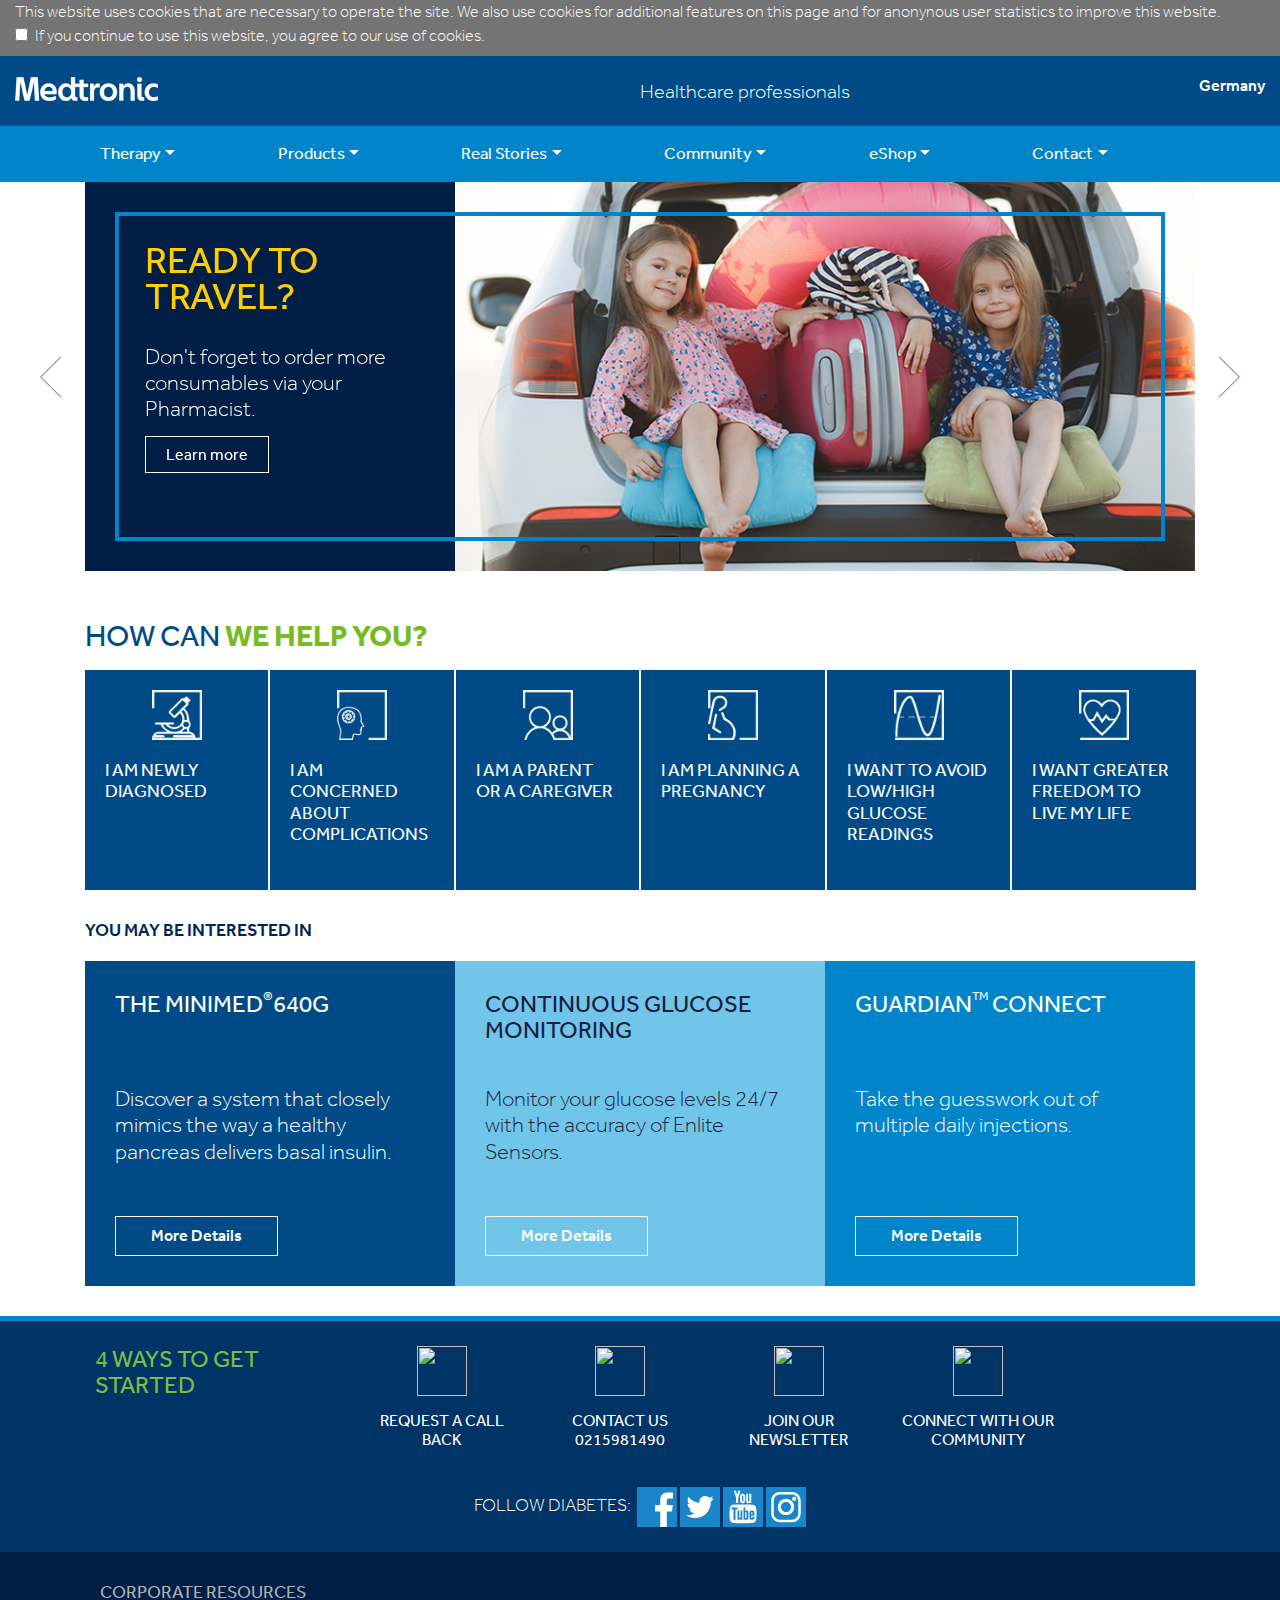
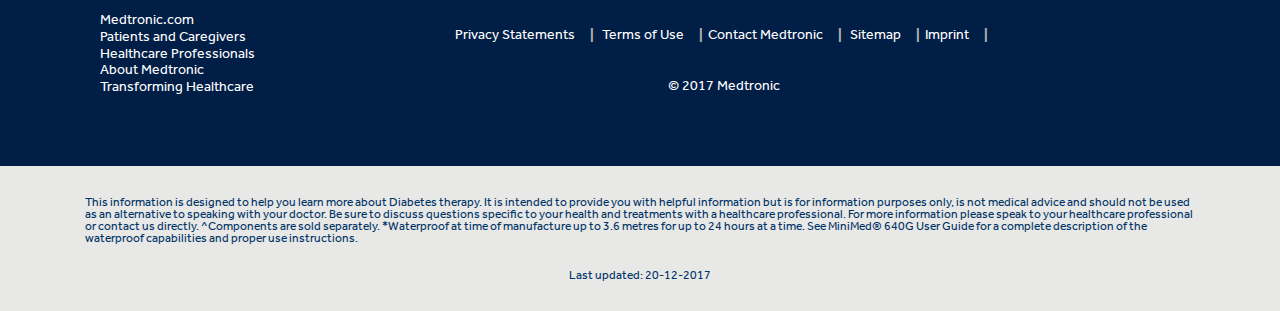
==== index.html @ 306121ec "Code upload" ====
<!doctype html>
<html lang="en">
  <head>
    <title>Medtronic Diabetes Pump Germany | Diabetic Pump</title>

    <meta charset="utf-8">
    <meta name="viewport" content="width=device-width, initial-scale=1, shrink-to-fit=no">

    <link rel="shortcut icon" href="./favicon.ico" type="image/vnd.microsoft.icon">

    <!-- Bootstrap CSS -->
    <link rel="stylesheet" href="lib/bootstrap/css/bootstrap.min.css">
    <link rel="stylesheet" href="lib/font-awesome-4.7.0/css/font-awesome.min.css">

    <!-- from https://www.medtronic-diabetes.com.au/ -->
    <link rel="stylesheet" href="css/style.css">
    <link rel="stylesheet" href="css/cgm.css">

    <!-- custom files -->
    <link rel="stylesheet" href="css/extra-style.css">
  </head>
  <body>

    <div class="container-fluid cookie-agreement p6">
      <div class="row">
        <div>This website uses cookies that are necessary to operate the site. We also use cookies for additional features on this page and for anonynous user statistics to improve this website.</div>
        <div class="form-check">
          <label class="form-check-label ">
            <input class="form-check-input" type="checkbox" value="">
            If you continue to use this website, you agree to our use of cookies.
          </label>
        </div>
      </div>
    </div>

    <header class="header">
      <div class="container-fluid">
        <div class="row">
          <div class="col-sm-6">
            <img src="img/logo.png">
          </div>
          <div class="col-sm-3">
            <p class="p5">Healthcare professionals</p>
          </div>
          <div class="col-sm-3 country-name">
            <p class="h6">Germany</p>
          </div>
        </div>
      </div>
    </header>

    <nav class="navbar navbar-default navigation">
      <div class="container">

        <div class="navbar-collapse" id="main-menu">

          <ul class="nav nav-fill">

            <li class="nav-item dropdown">
              <a class="nav-link dropdown-toggle" data-toggle="dropdown" href="#" role="button" aria-haspopup="true" aria-expanded="false">Therapy</a>
              <div class="dropdown-menu">
                <a class="dropdown-item" href="#"><div>Overview</div></a>
                <a class="dropdown-item" href="#">
                  <div class="submenu-anchor">About Diabetes</div>
                  <ul class="sub-menu">
                    <li>Type 1</li>
                    <li>Type 2</li>
                  </ul>
                </a>
                <a class="dropdown-item" href="#">
                  <div class="submenu-anchor">About Insulin Therapy</div>
                  <ul class="sub-menu">
                    <li>MDI Therapy</li>
                    <li>Pump Therapy</li>
                  </ul>
                </a>
                
                <a class="dropdown-item" href="#">
                  <div class="submenu-anchor">About CGM Therapy</div>
                  <ul class="sub-menu">
                    <li>Pump & CGM</li>
                    <li>Stand-alone CGM</li>
                  </ul>
                </a>
                <a class="dropdown-item" href="#"><div>Studies</div></a>
              </div>
            </li>

            <li class="nav-item dropdown">
              <a class="nav-link dropdown-toggle" data-toggle="dropdown" href="#" role="button" aria-haspopup="true" aria-expanded="false">Products</a>
              <div class="dropdown-menu">
                <a class="dropdown-item" href="#"><div>Overview</div></a>
                <a class="dropdown-item" href="#">
                  <div class="submenu-anchor">Insulin pump</div>
                  <ul class="sub-menu">
                    <li>Pump</li>
                    <li>Consumables/Reservoir</li>
                    <li>BG-meter</li>
                  </ul>
                </a>
                
                <a class="dropdown-item" href="#">
                  <div class="submenu-anchor">CGM</div>
                  <ul class="sub-menu">
                    <li>Pump & CGM (Guardian link transmitter)</li>
                    <li>Guardian Connect</li>
                    <li>Enlite Sensor</li>
                  </ul>
                </a>
                
                <a class="dropdown-item" href="#">
                  <div class="submenu-anchor">Accessories</div>
                  <ul class="sub-menu">
                    <li>Consumables/Infusion set creation</li>
                    <li>Reservoir</li>
                    <li>Accessoires</li>
                    <li>iPort</li>
                    <li>BG-meter</li>
                  </ul>
                </a>
                
                <a class="dropdown-item" href="#">
                  <div class="submenu-anchor">Software</div>
                  <ul class="sub-menu">
                    <li>CareLink Software</li>
                    <li>CareLink Assist</li>
                  </ul>
                </a>

                <a class="dropdown-item" href="#">
                  <div class="submenu-anchor">Support</div>
                  <ul class="sub-menu">
                    <li>Overview</li>
                    <li>News</li>
                    <li>Support</li>
                  </ul>
                </a>
                
                <a class="dropdown-item" href="#">
                  <div class="submenu-anchor">elearning</div>
                  <ul class="sub-menu">
                    <li>Online Training</li>
                    <li>Videos</li>
                    <li>MY Learning</li>
                  </ul>
                </a>
                
                <a class="dropdown-item" href="#">
                  <div class="submenu-anchor">Technical Training</div>
                  <ul class="sub-menu">
                    <li>Cvent</li>
                  </ul>
                </a>
                
                <a class="dropdown-item" href="#">
                  <div class="submenu-anchor">Costs & Reimbursement</div>
                  <ul class="sub-menu">
                    <li>Reimbursement</li>
                    <li>Insulin pump</li>
                    <li>Reimbursement CGM</li>
                    <li>Therapy costs</li>
                  </ul>
                </a>
                <a class="dropdown-item" href="#"><div>Travel</div></a>
                <a class="dropdown-item" href="#"><div>Blog</div></a>
              </div>
            </li>

            <li class="nav-item dropdown">
              <a class="nav-link dropdown-toggle" data-toggle="dropdown" href="#" role="button" aria-haspopup="true" aria-expanded="false">Real Stories</a>
              <div class="dropdown-menu">
                <a class="dropdown-item" href="#">
                  <div class="submenu-anchor">Newly diagnosed</div>
                  <ul class="sub-menu">
                    <li>User reviews</li>
                    <li>Diagnosis</li>
                    <li>Keep the glucose level under control</li>
                    <li>Pump: a possible solution</li>
                    <li>Is a pump right for me?</li>
                  </ul>
                </a>
                
                <a class="dropdown-item" href="#">
                  <div class="submenu-anchor">My Child has diabetes</div>
                  <ul class="sub-menu">
                    <li>User reviews</li>
                    <li>Challenges with children</li>
                    <li>Pumps for children</li>
                    <li>Pump: a possible solution</li>
                    <li>Is a pump right for my child?</li>
                    <li>Lenny explains diabetes to children</li>
                  </ul>
                </a>
                
                <a class="dropdown-item" href="#">
                  <div class="submenu-anchor">Dealing with Hypoglycemia</div>
                  <ul class="sub-menu">
                    <li>User reviews</li>
                    <li>What is hypoglycemia?</li>
                    <li>Reduce hypos</li>
                    <li>Pump: a possible solution</li>
                    <li>Is a pump right for me?</li>
                  </ul>
                </a>
                
                <a class="dropdown-item" href="#">
                  <div class="submenu-anchor">Reduce secondary diseases</div>
                  <ul class="sub-menu">
                    <li>User reviews</li>
                    <li>Why are sequelae?</li>
                    <li>Reduce secondary diseases</li>
                    <li>Pump: a possible solution</li>
                    <li>Is a pump right for me?</li>
                  </ul>
                </a>
                <a class="dropdown-item" href="#"><div>Form to issue own story/photos</div></a>
              </div>
            </li>

            <li class="nav-item dropdown">
              <a class="nav-link dropdown-toggle" data-toggle="dropdown" href="#" role="button" aria-haspopup="true" aria-expanded="false">Community</a>
              <div class="dropdown-menu">
                <a class="dropdown-item" href="#"><div>Music</div></a>
                <a class="dropdown-item" href="#"><div>Innovations</div></a>
                <a class="dropdown-item" href="#"><div>Events</div></a>
              </div>
            </li>
            
            <li class="nav-item dropdown">
              <a class="nav-link dropdown-toggle" data-toggle="dropdown" href="#" role="button" aria-haspopup="true" aria-expanded="false">eShop</a>
              <div class="dropdown-menu">
                <a class="dropdown-item" href="#"><div>eShop</div></a>
                <a class="dropdown-item" href="#"><div>eShop support</div></a>
                <a class="dropdown-item" href="#"><div>My Account</div></a>
              </div>
            </li>
            <li class="nav-item dropdown">
              <a class="nav-link dropdown-toggle" data-toggle="dropdown" href="#" role="button" aria-haspopup="true" aria-expanded="false">Contact</a>
              <div class="dropdown-menu">
                <a class="dropdown-item" href="#"><div>Contact Us</div></a>
              </div>
            </li>
          </ul>

        </div>
        <!-- /.navbar-collapse -->
      </div>
      <!-- /.container -->
    </nav>

    <main class="page-content">

      <section class="container node node-flexible-section-slider-banner">
        <span property="dc:title" content="home-profile - Banner" class="rdf-meta element-hidden"></span>
        <span property="sioc:num_replies" content="0" datatype="xsd:integer" class="rdf-meta element-hidden"></span>    
        <div class="hero-section">
          <div class="carousel-fade" data-ride="carousel" id="heroSlider">
            <!-- Wrapper for slides -->
            <div class="carousel-inner" role="listbox">
              <div class="carousel-item active">
                <div class="flex-box cobaltblue-bc">
                  <div class="item__image story__image col-xs-12 col-sm-8 ">
                    <img typeof="foaf:Image" class="img-responsive" src="img/carousel/holiday_1.png" width="760" height="400" alt="">
                  </div>
        
                  <div class="item__text navyblue-bg item__text_small col-xs-12 col-sm-4">
                    <h1 class="yellow"><strong>ready to travel?</strong></h1>
                    <h1 class="white"></h1>
                    <p>Don't forget to order more consumables via your Pharmacist.</p>
                    <a href="http://osd.ndss.com.au/search/default.aspx" class="banner-link">Learn more</a>
                  </div>
                </div>
              </div>

              <div class="carousel-item">
                <div class="flex-box cobaltblue-bc">
                  <div class="item__image story__image col-xs-12 col-sm-8 ">
                    <img typeof="foaf:Image" class="img-responsive" src="img/carousel/medtronic_rob_palmer_project_001.png" width="760" height="400" alt="">
                  </div>
        
                  <div class="item__text navyblue-bg item__text_small col-xs-12 col-sm-4">
                    <h1 class="turquoise"><strong>guardian connect</strong></h1>
                    <h1 class="white">real time cgm special offer</h1>
                    <h1><strong><span style="color:#1abc9c;">save $999</span></strong></h1>
                    <a href="http://offers.medtronic-diabetes.com.au/guardianconnect-pk" class="banner-link">Learn more</a>    
                  </div>
                </div>
              </div>

              <div class="carousel-item">
                <div class="flex-box cobaltblue-bc">
                  <div class="item__image story__image col-xs-12 col-sm-8 ">
                    <img typeof="foaf:Image" class="img-responsive" src="img/carousel/chloe_0.png" width="760" height="400" alt="">
                  </div>

                  <div class="item__text navyblue-bg item__text_small col-xs-12 col-sm-4">
                    <h1 class="yellow"><strong>back to school</strong></h1>
                    <h1 class="white">one girl's journey<br>with diabetes</h1>
                    <a href="https://www.medtronic-diabetes.com.au/community/blog/me-my-pump--going-back-school?utm_source=carousel&amp;utm_medium=chloeblog&amp;utm_campaign=blogs" class="banner-link">Read more</a>    
                  </div>
                </div>
              </div>

              <div class="carousel-item">
                <div class="flex-box cobaltblue-bc">
                  <div class="item__image story__image col-xs-12 col-sm-8 ">
                    <img typeof="foaf:Image" class="img-responsive" src="img/carousel/holly_cropped_web_banner.png" width="760" height="400" alt="">
                  </div>
                
                  <div class="item__text navyblue-bg item__text_small col-xs-12 col-sm-4">
                    <h1 class="yellow"><strong>90% less<br>injections</strong></h1>
                    <h1 class="white">how does<br>that sound?</h1>
                    <a href="https://www.medtronic-diabetes.com.au/products/minimed-640g-system?utm_source=carousel&amp;utm_medium=90less&amp;utm_campaign=90less" class="banner-link">Read more</a>    
                  </div>
                </div>
              </div>
            </div>
            <!-- Controls -->
            <a class="left carousel-control carousel-control-prev" data-slide="prev" href="#heroSlider" role="button"><span class="sr-only">Previous</span> </a>
            <a class="right carousel-control carousel-control-next" data-slide="next" href="#heroSlider" role="button"> <span class="sr-only">Next</span> </a>
          </div>
        </div>
      </section>

      <div class="container homepage-question">
        <div class="row">
            <div class="col-sm-12">
                <div class="title-green">
                    <h2>How can <strong>we Help you?</strong></h2>
                </div>
            </div>
        </div>

        <div class="row">
            <div class="col-sm-12">
              <div class="step-one">
                <ul class="row-flex list-unstyled">
                      <li data-id="9061" data-toggle="collapse" data-target=".step-two-9061">
                          <div class="step-one-icon step-9061-icon">
                            <img class="img-responsive" src="img/step-one/step-one-icon-1.png">
                          </div>
                          <div class="step-one-name step-9061-name">I am newly diagnosed</div>
                      </li>

                      <li data-id="9067" data-toggle="collapse" data-target=".step-two-9067">
                          <div class="step-one-icon step-9067-icon">
                              <img class="img-responsive" src="img/step-one/step-one-icon-2.png">
                          </div>
                          <div class="step-one-name step-9067-name">I am concerned about complications</div>
                      </li>

                      <li data-id="9069" data-toggle="collapse" data-target=".step-two-9069">
                          <div class="step-one-icon step-9069-icon">
                              <img class="img-responsive" src="img/step-one/step-one-icon-3.png">
                            </div>
                          <div class="step-one-name step-9069-name">I am a parent or a caregiver</div>
                      </li>

                      <li data-id="9070" data-toggle="collapse" data-target=".step-two-9070">
                          <div class="step-one-icon step-9070-icon">
                              <img class="img-responsive" src="img/step-one/step-one-icon-4.png">
                            </div>
                          <div class="step-one-name step-9070-name">I am planning a pregnancy</div>
                      </li>

                      <li data-id="9071" data-toggle="collapse" data-target=".step-two-9071">
                          <div class="step-one-icon step-9071-icon">
                              <img class="img-responsive" src="img/step-one/step-one-icon-5.png">
                            </div>
                          <div class="step-one-name step-9071-name">I want to avoid low/high glucose readings</div>
                      </li>

                      <li data-id="9072" data-toggle="collapse" data-target=".step-two-9072">
                          <div class="step-one-icon step-9072-icon">
                              <img class="img-responsive" src="img/step-one/step-one-icon-6.png">
                            </div>
                          <div class="step-one-name step-9072-name">I want greater freedom to live my life</div>
                      </li>
                </ul>
              </div>
            </div>
        </div>

        <div class="step-two">

            <div  class="collapse row step-two-9061">
                <div class="col-md-12">
                    <div class="title-green">
                        <h2>How are you currently <strong>treating your Diabetes?</strong>
                        </h2>
                    </div>
                    <div class="step-two">
                        <ul class="row-flex list-unstyled">
                            <li data-id="9061-9062" data-toggle="collapse" data-target=".step-three-9061-9062">
                                <div class="step-one-icon step-9062-icon">
                                    <img class="img-responsive" src="https://www.medtronic-diabetes.com.au/sites/default/files/step-two-icon-1.png">
                                </div>
                                <div class="step-one-name step-9062-name">Diet And Exercise</div>
                            </li>
                            <li data-id="9061-9068" data-toggle="collapse" data-target=".step-three-9061-9068">
                                <div class="step-one-icon step-9068-icon">
                                    <img class="img-responsive" src="https://www.medtronic-diabetes.com.au/sites/default/files/step-two-icon-2.png">
                                </div>
                                <div class="step-one-name step-9068-name">Oral Medications</div>
                            </li>
                            <li data-id="9061-9077" data-toggle="collapse" data-target=".step-three-9061-9077">
                                <div class="step-one-icon step-9077-icon">
                                    <img class="img-responsive" src="https://www.medtronic-diabetes.com.au/sites/default/files/step-two-icon-3.png">
                                </div>
                                <div class="step-one-name step-9077-name">1-2 Daily Injections</div>
                            </li>
                            <li data-id="9061-9082" data-toggle="collapse" data-target=".step-three-9061-9082">
                                <div class="step-one-icon step-9082-icon">
                                    <img class="img-responsive" src="https://www.medtronic-diabetes.com.au/sites/default/files/step-two-icon-4.png">
                                </div>
                                <div class="step-one-name step-9082-name">3+ Daily Injections</div>
                            </li>
                            <li data-id="9061-9084" data-toggle="collapse" data-target=".step-three-9061-9084">
                                <div class="step-one-icon step-9084-icon">
                                    <img class="img-responsive" src="https://www.medtronic-diabetes.com.au/sites/default/files/step-two-icon-5.png">
                                </div>
                                <div class="step-one-name step-9084-name">Insulin Pump Therapy</div>
                            </li>
                        </ul>
                    </div>
                </div>
            </div>

            <div class="collapse row step-two-9067">
                <div class="col-md-12">
                    <div class="title-green">
                        <h2>How are you currently <strong>treating your Diabetes?</strong>
                        </h2>
                    </div>
                    <div class="step-two">
                        <ul class="row-flex list-unstyled">
                            <li data-id="9067-9078" data-toggle="collapse" data-target=".step-three-9067-9078">
                                <div class="step-one-icon step-9078-icon">
                                    <img class="img-responsive" src="https://www.medtronic-diabetes.com.au/sites/default/files/step-two-icon-1.png">
                                </div>
                                <div class="step-one-name step-9078-name">Diet And Exercise</div>
                            </li>
                            <li data-id="9067-9086" data-toggle="collapse" data-target=".step-three-9067-9086">
                                <div class="step-one-icon step-9086-icon">
                                    <img class="img-responsive" src="https://www.medtronic-diabetes.com.au/sites/default/files/step-two-icon-2.png">
                                </div>
                                <div class="step-one-name step-9086-name">Oral Medications</div>
                            </li>
                            <li data-id="9067-9088" data-toggle="collapse" data-target=".step-three-9067-9088">
                                <div class="step-one-icon step-9088-icon">
                                    <img class="img-responsive" src="https://www.medtronic-diabetes.com.au/sites/default/files/step-two-icon-3.png">
                                </div>
                                <div class="step-one-name step-9088-name">1-2 Daily Injections</div>
                            </li>
                            <li data-id="9067-9090" data-toggle="collapse" data-target=".step-three-9067-9090">
                                <div class="step-one-icon step-9090-icon">
                                    <img class="img-responsive" src="https://www.medtronic-diabetes.com.au/sites/default/files/step-two-icon-4.png">
                                </div>
                                <div class="step-one-name step-9090-name">3+ Daily Injections</div>
                            </li>
                            <li data-id="9067-9091" data-toggle="collapse" data-target=".step-three-9067-9091">
                                <div class="step-one-icon step-9091-icon">
                                    <img class="img-responsive" src="https://www.medtronic-diabetes.com.au/sites/default/files/step-two-icon-5.png">
                                </div>
                                <div class="step-one-name step-9091-name">Insulin Pump Therapy</div>
                            </li>
                        </ul>
                    </div>
                </div>
            </div>

            <div class="collapse row step-two-9069">
                <div class="col-md-12">
                    <div class="title-green">
                        <h2>How are you currently <strong>treating your Diabetes?</strong>
                        </h2>
                    </div>
                    <div class="step-two">
                        <ul class="row-flex list-unstyled">
                            <li data-id="9069-9093" data-toggle="collapse" data-target=".step-three-9069-9093">
                                <div class="step-one-icon step-9093-icon">
                                    <img class="img-responsive" src="https://www.medtronic-diabetes.com.au/sites/default/files/step-two-icon-1.png">
                                </div>
                                <div class="step-one-name step-9093-name">DIET AND EXERCISE</div>
                            </li>
                            <li data-id="9069-9096" data-toggle="collapse" data-target=".step-three-9069-9096">
                                <div class="step-one-icon step-9096-icon">
                                    <img class="img-responsive" src="https://www.medtronic-diabetes.com.au/sites/default/files/step-two-icon-2.png">
                                </div>
                                <div class="step-one-name step-9096-name">Oral Medications</div>
                            </li>
                            <li data-id="9069-9097" data-toggle="collapse" data-target=".step-three-9069-9097">
                                <div class="step-one-icon step-9097-icon">
                                    <img class="img-responsive" src="https://www.medtronic-diabetes.com.au/sites/default/files/step-two-icon-3.png">
                                </div>
                                <div class="step-one-name step-9097-name">1-2 DAILY INJECTIONS</div>
                            </li>
                            <li data-id="9069-9100" data-toggle="collapse" data-target=".step-three-9069-9100">
                                <div class="step-one-icon step-9100-icon">
                                    <img class="img-responsive" src="https://www.medtronic-diabetes.com.au/sites/default/files/step-two-icon-4.png">
                                </div>
                                <div class="step-one-name step-9100-name">3+ Daily Injections</div>
                            </li>
                            <li data-id="9069-9102" data-toggle="collapse" data-target=".step-three-9069-9102">
                                <div class="step-one-icon step-9102-icon">
                                    <img class="img-responsive" src="https://www.medtronic-diabetes.com.au/sites/default/files/step-two-icon-5.png">
                                </div>
                                <div class="step-one-name step-9102-name">Insulin Pump Therapy</div>
                            </li>
                        </ul>
                    </div>
                </div>
            </div>

            <div class="collapse row step-two-9070">
                <div class="col-md-12">
                    <div class="title-green">
                        <h2>How are you currently <strong>treating your Diabetes?</strong>
                        </h2>
                    </div>
                    <div class="step-two">
                        <ul class="row-flex list-unstyled">
                            <li data-id="9070-9104" data-toggle="collapse" data-target=".step-three-9070-9104">
                                <div class="step-one-icon step-9104-icon">
                                    <img class="img-responsive" src="https://www.medtronic-diabetes.com.au/sites/default/files/step-two-icon-1.png">
                                </div>
                                <div class="step-one-name step-9104-name">Diet And Exercise</div>
                            </li>
                            <li data-id="9070-9113" data-toggle="collapse" data-target=".step-three-9070-9113">
                                <div class="step-one-icon step-9113-icon">
                                    <img class="img-responsive" src="https://www.medtronic-diabetes.com.au/sites/default/files/step-two-icon-2.png">
                                </div>
                                <div class="step-one-name step-9113-name">Oral Medications</div>
                            </li>
                            <li data-id="9070-9114" data-toggle="collapse" data-target=".step-three-9070-9114">
                                <div class="step-one-icon step-9114-icon">
                                    <img class="img-responsive" src="https://www.medtronic-diabetes.com.au/sites/default/files/step-two-icon-3.png">
                                </div>
                                <div class="step-one-name step-9114-name">1-2 Daily Injections</div>
                            </li>
                            <li data-id="9070-9115" data-toggle="collapse" data-target=".step-three-9070-9115">
                                <div class="step-one-icon step-9115-icon">
                                    <img class="img-responsive" src="https://www.medtronic-diabetes.com.au/sites/default/files/step-two-icon-4.png">
                                </div>
                                <div class="step-one-name step-9115-name">3+ Daily Injections</div>
                            </li>
                            <li data-id="9070-9117" data-toggle="collapse" data-target=".step-three-9070-9117">
                                <div class="step-one-icon step-9117-icon">
                                    <img class="img-responsive" src="https://www.medtronic-diabetes.com.au/sites/default/files/step-two-icon-5.png">
                                </div>
                                <div class="step-one-name step-9117-name">Insulin Pump Therapy</div>
                            </li>
                        </ul>
                    </div>
                </div>
            </div>

            <div class="collapse row step-two-9071">
                <div class="col-md-12">
                    <div class="title-green">
                        <h2>How are you currently <strong>treating your Diabetes?</strong>
                        </h2>
                    </div>
                    <div class="step-two">
                        <ul class="row-flex list-unstyled">
                            <li data-id="9071-9105" data-toggle="collapse" data-target=".step-three-9071-9105">
                                <div class="step-one-icon step-9105-icon">
                                    <img class="img-responsive" src="https://www.medtronic-diabetes.com.au/sites/default/files/step-two-icon-1.png">
                                </div>
                                <div class="step-one-name step-9105-name">Diet And Exercise</div>
                            </li>
                            <li data-id="9071-9106" data-toggle="collapse" data-target=".step-three-9071-9106">
                                <div class="step-one-icon step-9106-icon">
                                    <img class="img-responsive" src="https://www.medtronic-diabetes.com.au/sites/default/files/step-two-icon-2.png">
                                </div>
                                <div class="step-one-name step-9106-name">Oral Medications</div>
                            </li>
                            <li data-id="9071-9107" data-toggle="collapse" data-target=".step-three-9071-9107">
                                <div class="step-one-icon step-9107-icon">
                                    <img class="img-responsive" src="https://www.medtronic-diabetes.com.au/sites/default/files/step-two-icon-3.png">
                                </div>
                                <div class="step-one-name step-9107-name">1-2 Daily Injections</div>
                            </li>
                            <li data-id="9071-9108" data-toggle="collapse" data-target=".step-three-9071-9108">
                                <div class="step-one-icon step-9108-icon">
                                    <img class="img-responsive" src="https://www.medtronic-diabetes.com.au/sites/default/files/step-two-icon-4.png">
                                </div>
                                <div class="step-one-name step-9108-name">3+ Daily Injections</div>
                            </li>
                            <li data-id="9071-9109" data-toggle="collapse" data-target=".step-three-9071-9109">
                                <div class="step-one-icon step-9109-icon">
                                    <img class="img-responsive" src="https://www.medtronic-diabetes.com.au/sites/default/files/step-two-icon-5.png">
                                </div>
                                <div class="step-one-name step-9109-name">Insulin Pump Therapy</div>
                            </li>
                        </ul>
                    </div>
                </div>
            </div>

            <div class="collapse row step-two-9072">
                <div class="col-md-12">
                    <div class="title-green">
                        <h2>How are you currently <strong>treating your Diabetes?</strong>
                        </h2>
                    </div>
                    <div class="step-two">
                        <ul class="row-flex list-unstyled">
                            <li data-id="9072-9124" data-toggle="collapse" data-target=".step-three-9072-9124">
                                <div class="step-one-icon step-9124-icon">
                                    <img class="img-responsive" src="https://www.medtronic-diabetes.com.au/sites/default/files/step-two-icon-3.png">
                                </div>
                                <div class="step-one-name step-9124-name">1-2 Daily Injections</div>
                            </li>
                            <li data-id="9072-9126" data-toggle="collapse" data-target=".step-three-9072-9126">
                                <div class="step-one-icon step-9126-icon">
                                    <img class="img-responsive" src="https://www.medtronic-diabetes.com.au/sites/default/files/step-two-icon-4.png">
                                </div>
                                <div class="step-one-name step-9126-name">3+ Daily Injections</div>
                            </li>
                            <li data-id="9072-9128" data-toggle="collapse" data-target=".step-three-9072-9128">
                                <div class="step-one-icon step-9128-icon">
                                    <img class="img-responsive" src="https://www.medtronic-diabetes.com.au/sites/default/files/step-two-icon-5.png">
                                </div>
                                <div class="step-one-name step-9128-name">Insulin Pump Therapy</div>
                            </li>
                        </ul>
                    </div>
                </div>
            </div>
        </div>

        <div class="step-three-container">
          <section class="collapse step-three step-three-9061-9062">
            <section class="realsory-sec">
              <section class="node node-flexible-section-html-video " about="/node/9063" typeof="sioc:Item foaf:Document">
                <div class="navyblue-bg">
                  <span property="dc:title" content="I am newly diagnosed - Diet And Exercise - real stories" class="rdf-meta element-hidden"></span><span property="sioc:num_replies" content="0" datatype="xsd:integer" class="rdf-meta element-hidden"></span>		
                  <div class="row">
                    <div class="col-sm-6 box-padding">
                      <h1>Hear real stories from people with Type 2 Diabetes</h1>
                      <p><a class="button btn btn-border btn-bordered_white " href="/living-with-Diabetes/type-2-Diabetes/real-stories">Read more</a></p>
                    </div>
                    <div class="col-sm-6">
                      <div class="youtube" data-embed="4scrQW8uo_Q">
                        <div class="play-button">&nbsp;</div>
                        <div class="video-container" id="video-9061-9062"></div>
                        <img src="https://img.youtube.com/vi/4scrQW8uo_Q/maxresdefault.jpg" class=" img-responsive">
                      </div>
                    </div>
                  </div>
                </div>
              </section>
            </section>

            <section class="realstory-bottom-sec">
                <div class="row-flex">
                  <div class="col-md-3 col-sm-3 col-custom medtronicblue-bg">
                    <div class="realstory-bottom-box">
                      <h2>Learn about life with <strong>Type 2 Diabetes</strong></h2>
                      <a href="https://www.medtronic-diabetes.com.au/living-with-diabetes/type-2-diabetes" class="btn button btn-border btn-bordered_white">Learn More</a>  
                    </div>
                  </div>

                  <div class="col-md-3 col-sm-3 col-custom medtronicblue-bg">
                    <div class="realstory-bottom-box">
                      <h2>Learn about <strong>monitoring your glucose levels with your phone</strong></h2>
                      <a href="https://www.medtronic-diabetes.com.au/products/guardian-connect" class="btn button btn-border btn-bordered_white">Learn More</a>  </div>
                  </div>

                  <div class="col-md-3 col-sm-3 col-custom medtronicblue-bg">
                    <div class="realstory-bottom-box">
                      <h2>Is <strong>Insulin Pump</strong> Therapy right for you?</h2>
                      <a href="https://www.medtronic-diabetes.com.au/living-with-diabetes/type-1-diabetes/is-insulin-pump-therapy-right-for-me" class="btn button btn-border btn-bordered_white">Learn More</a>  
                      </div>
                  </div>

                  <div class="col-md-3 col-sm-3 col-custom medtronicblue-bg">
                    <div class="realstory-bottom-box">
                      <h2>Hear real stories about <strong>being newly diagnosed</strong></h2>
                      <a href="https://www.medtronic-diabetes.com.au/living-with-Diabetes/life-with-Diabetes/newly-diagnosed" class="btn button btn-border btn-bordered_white">Learn More</a>  
                      </div>
                  </div>

                  <div class="col-md-3 col-sm-3 col-custom medtronicblue-bg">
                    <div class="realstory-bottom-box">
                      <h2><strong>Get in touch</strong> with Medtronic</h2>
                      <a href="https://www.medtronic-diabetes.com.au/contact-form" class="btn button btn-border btn-bordered_white">Learn More</a>  
                      </div>
                  </div>
                </div>
              </section>
            </section>
          </section>
        </div>

        <div class="step-three-container">
          <section class="collapse step-three step-three-9061-9068">
            <section class="realsory-sec">
              <section class="node node-flexible-section-html-video " about="/node/9063" typeof="sioc:Item foaf:Document">
                <div class="navyblue-bg">
                  <span property="dc:title" content="I am newly diagnosed - Diet And Exercise - real stories" class="rdf-meta element-hidden"></span><span property="sioc:num_replies" content="0" datatype="xsd:integer" class="rdf-meta element-hidden"></span>		
                  <div class="row">
                    <!-- <div class="flex-box "> -->

                      <div class="col-sm-6 box-padding">
                        <h1>Hear real stories from people with Type 2 Diabetes</h1>
                        <p><a class="button btn btn-border btn-bordered_white " href="/living-with-Diabetes/type-2-Diabetes/real-stories">Read more</a></p>
                      </div>
                      <div class="col-sm-6">
                        <div class="youtube" data-embed="4scrQW8uo_Q">
                          <div class="play-button">&nbsp;</div>
                          <div class="video-container" id="video-9061-9068"></div>
                          <img src="https://img.youtube.com/vi/4scrQW8uo_Q/maxresdefault.jpg" class=" img-responsive">
                        </div>
                      </div>

                    <!-- </div> -->
                  </div>
                </div>
              </section>
            </section>

            <section class="realstory-bottom-sec">
                <div class="row-flex">
                  <div class="col-md-3 col-sm-3 col-custom medtronicblue-bg">
                    <div class="realstory-bottom-box">
                      <h2>Learn about life with <strong>Type 2 Diabetes</strong></h2>
                      <a href="https://www.medtronic-diabetes.com.au/living-with-diabetes/type-2-diabetes" class="btn button btn-border btn-bordered_white">Learn More</a>  
                    </div>
                  </div>

                  <div class="col-md-3 col-sm-3 col-custom medtronicblue-bg">
                    <div class="realstory-bottom-box">
                      <h2>Learn about <strong>monitoring your glucose levels with your phone</strong></h2>
                      <a href="https://www.medtronic-diabetes.com.au/products/guardian-connect" class="btn button btn-border btn-bordered_white">Learn More</a>  </div>
                  </div>

                  <div class="col-md-3 col-sm-3 col-custom medtronicblue-bg">
                    <div class="realstory-bottom-box">
                      <h2>Is <strong>Insulin Pump</strong> Therapy right for you?</h2>
                      <a href="https://www.medtronic-diabetes.com.au/living-with-diabetes/type-1-diabetes/is-insulin-pump-therapy-right-for-me" class="btn button btn-border btn-bordered_white">Learn More</a>  
                      </div>
                  </div>

                  <div class="col-md-3 col-sm-3 col-custom medtronicblue-bg">
                    <div class="realstory-bottom-box">
                      <h2>Hear real stories about <strong>being newly diagnosed</strong></h2>
                      <a href="https://www.medtronic-diabetes.com.au/living-with-Diabetes/life-with-Diabetes/newly-diagnosed" class="btn button btn-border btn-bordered_white">Learn More</a>  
                      </div>
                  </div>

                  <div class="col-md-3 col-sm-3 col-custom medtronicblue-bg">
                    <div class="realstory-bottom-box">
                      <h2><strong>Get in touch</strong> with Medtronic</h2>
                      <a href="https://www.medtronic-diabetes.com.au/contact-form" class="btn button btn-border btn-bordered_white">Learn More</a>  
                      </div>
                  </div>
                </div>
              </section>
            </section>
          </section>
        </div>

        <div class="step-three-container">
          <section class="collapse step-three step-three-9061-9077">
            <section class="realsory-sec">
              <section class="node node-flexible-section-html-video " about="/node/9063" typeof="sioc:Item foaf:Document">
                <div class="navyblue-bg">
                  <span property="dc:title" content="I am newly diagnosed - Diet And Exercise - real stories" class="rdf-meta element-hidden"></span><span property="sioc:num_replies" content="0" datatype="xsd:integer" class="rdf-meta element-hidden"></span>		
                  <div class="row">
                    <!-- <div class="flex-box "> -->

                      <div class="col-sm-6 box-padding">
                        <h1>Hear real stories from people with Type 2 Diabetes</h1>
                        <p><a class="button btn btn-border btn-bordered_white " href="/living-with-Diabetes/type-2-Diabetes/real-stories">Read more</a></p>
                      </div>
                      <div class="col-sm-6">
                        <div class="youtube" data-embed="4scrQW8uo_Q">
                          <div class="play-button">&nbsp;</div>
                          <div class="video-container" id="video-9061-9077"></div>
                          <img src="https://img.youtube.com/vi/4scrQW8uo_Q/maxresdefault.jpg" class=" img-responsive">
                        </div>
                      </div>

                    <!-- </div> -->
                  </div>
                </div>
              </section>
            </section>

            <section class="realstory-bottom-sec">
                <div class="row-flex">
                  <div class="col-md-3 col-sm-3 col-custom medtronicblue-bg">
                    <div class="realstory-bottom-box">
                      <h2>Learn about life with <strong>Type 2 Diabetes</strong></h2>
                      <a href="https://www.medtronic-diabetes.com.au/living-with-diabetes/type-2-diabetes" class="btn button btn-border btn-bordered_white">Learn More</a>  
                    </div>
                  </div>

                  <div class="col-md-3 col-sm-3 col-custom medtronicblue-bg">
                    <div class="realstory-bottom-box">
                      <h2>Learn about <strong>monitoring your glucose levels with your phone</strong></h2>
                      <a href="https://www.medtronic-diabetes.com.au/products/guardian-connect" class="btn button btn-border btn-bordered_white">Learn More</a>  </div>
                  </div>

                  <div class="col-md-3 col-sm-3 col-custom medtronicblue-bg">
                    <div class="realstory-bottom-box">
                      <h2>Is <strong>Insulin Pump</strong> Therapy right for you?</h2>
                      <a href="https://www.medtronic-diabetes.com.au/living-with-diabetes/type-1-diabetes/is-insulin-pump-therapy-right-for-me" class="btn button btn-border btn-bordered_white">Learn More</a>  
                      </div>
                  </div>

                  <div class="col-md-3 col-sm-3 col-custom medtronicblue-bg">
                    <div class="realstory-bottom-box">
                      <h2>Hear real stories about <strong>being newly diagnosed</strong></h2>
                      <a href="https://www.medtronic-diabetes.com.au/living-with-Diabetes/life-with-Diabetes/newly-diagnosed" class="btn button btn-border btn-bordered_white">Learn More</a>  
                      </div>
                  </div>

                  <div class="col-md-3 col-sm-3 col-custom medtronicblue-bg">
                    <div class="realstory-bottom-box">
                      <h2><strong>Get in touch</strong> with Medtronic</h2>
                      <a href="https://www.medtronic-diabetes.com.au/contact-form" class="btn button btn-border btn-bordered_white">Learn More</a>  
                      </div>
                  </div>
                </div>
              </section>
            </section>
          </section>
        </div>

        <div class="step-three-container">
          <section class="collapse step-three step-three-9061-9082">
            <section class="realsory-sec">
                    
              <section class="node node-flexible-section-html-video " about="/node/9081" typeof="sioc:Item foaf:Document">
                <div class="navyblue-bg">
                  <span property="dc:title" content="I am newly diagnosed - 3+ Daily Injections - Real Stories" class="rdf-meta element-hidden"></span><span property="sioc:num_replies" content="0" datatype="xsd:integer" class="rdf-meta element-hidden"></span>		<div class="row">
                    
                      <div class="col-sm-6 box-padding">
                        <h1>Hear real stories from people with Type 1 Diabetes.</h1>

                        <p><a class="button btn btn-border btn-bordered_white " href="/living-with-Diabetes/type-1-Diabetes/real-stories">Read more </a></p>
                      </div>
                      <div class="col-sm-6">
                        <div class="youtube" data-embed="UBYHmMqkm_8">
                          <div class="play-button">&nbsp;</div>
                          <div class="video-container" id="video-9061-9082"></div>
                          <img src="https://img.youtube.com/vi/UBYHmMqkm_8/maxresdefault.jpg" class=" img-responsive">
                        </div>
                      </div>
                    
                  </div>
                </div>
              </section>

            </section>

            <section class="realstory-bottom-sec">
                <div class="row-flex">

                  <div class="col-md-3 col-sm-3 col-custom medtronicblue-bg">
                    <div class="realstory-bottom-box">
                      <h2>Hear real stories from people with Type 1 diabetes</h2>
                      <a href="https://www.medtronic-diabetes.com.au/living-with-diabetes/life-with-diabetes/newly-diagnosed" class="btn button btn-border btn-bordered_white">Learn More</a>  </div>
                  </div>


                  <div class="col-md-3 col-sm-3 col-custom medtronicblue-bg">
                    <div class="realstory-bottom-box">
                      <h2>Hear real stories from people with Type 2 diabetes</h2>
                      <a href="https://www.medtronic-diabetes.com.au/living-with-diabetes/type-2-diabetes/real-stories" class="btn button btn-border btn-bordered_white">Learn More</a>  </div>
                  </div>

                  <div class="col-md-3 col-sm-3 col-custom medtronicblue-bg">
                    <div class="realstory-bottom-box">
                      <h2>Learn about life with Type 1 Diabetes</h2>
                      <a href="https://www.medtronic-diabetes.com.au/living-with-diabetes/life-with-a-pump" class="btn button btn-border btn-bordered_white">Learn More</a>  </div>
                  </div>

                  <div class="col-md-3 col-sm-3 col-custom medtronicblue-bg">
                    <div class="realstory-bottom-box">
                      <h2>Learn about life with <strong>Type 2 Diabetes</strong></h2>
                      <a href="https://www.medtronic-diabetes.com.au/living-with-diabetes/type-2-diabetes" class="btn button btn-border btn-bordered_white">Learn More</a>  </div>
                  </div>

                  <div class="col-md-3 col-sm-3 col-custom medtronicblue-bg">
                    <div class="realstory-bottom-box">
                      <h2>Is <strong>Insulin Pump</strong> Therapy right for you?</h2>
                      <a href="https://www.medtronic-diabetes.com.au/living-with-diabetes/type-1-diabetes/is-insulin-pump-therapy-right-for-me" class="btn button btn-border btn-bordered_white">Learn More</a>  </div>
                  </div>
                </div>
            </section>
          </section>
        </div>

        <div class="step-three-container">
          <section class="collapse step-three step-three-9061-9084">
            <section class="realsory-sec">
                    
              <section class="node node-flexible-section-html-video " about="/node/9081" typeof="sioc:Item foaf:Document">
                <div class="navyblue-bg">
                  <span property="dc:title" content="I am newly diagnosed - 3+ Daily Injections - Real Stories" class="rdf-meta element-hidden"></span><span property="sioc:num_replies" content="0" datatype="xsd:integer" class="rdf-meta element-hidden"></span>		
                  <div class="row">
                    <div class="col-sm-6 box-padding">
                      <h1>Hear real stories from people with Type 1 Diabetes.</h1>

                      <p><a class="button btn btn-border btn-bordered_white " href="/living-with-Diabetes/type-1-Diabetes/real-stories">Read more </a></p>
                    </div>
                    <div class="col-sm-6">
                      <div class="youtube" data-embed="UBYHmMqkm_8">
                        <div class="play-button">&nbsp;</div>
                        <div class="video-container" id="video-9061-9084"></div>
                        <img src="https://img.youtube.com/vi/UBYHmMqkm_8/maxresdefault.jpg" class=" img-responsive">
                      </div>
                    </div>
                  </div>
                </div>
              </section>

            </section>

            <section class="realstory-bottom-sec">
                <div class="row-flex">

                  <div class="col-md-3 col-sm-3 col-custom medtronicblue-bg">
                    <div class="realstory-bottom-box">
                      <h2>Hear real stories from people with Type 1 diabetes</h2>
                      <a href="https://www.medtronic-diabetes.com.au/living-with-diabetes/life-with-diabetes/newly-diagnosed" class="btn button btn-border btn-bordered_white">Learn More</a>  </div>
                  </div>


                  <div class="col-md-3 col-sm-3 col-custom medtronicblue-bg">
                    <div class="realstory-bottom-box">
                      <h2>Hear real stories from people with Type 2 diabetes</h2>
                      <a href="https://www.medtronic-diabetes.com.au/living-with-diabetes/type-2-diabetes/real-stories" class="btn button btn-border btn-bordered_white">Learn More</a>  </div>
                  </div>

                  <div class="col-md-3 col-sm-3 col-custom medtronicblue-bg">
                    <div class="realstory-bottom-box">
                      <h2>Learn about life with Type 1 Diabetes</h2>
                      <a href="https://www.medtronic-diabetes.com.au/living-with-diabetes/life-with-a-pump" class="btn button btn-border btn-bordered_white">Learn More</a>  </div>
                  </div>

                  <div class="col-md-3 col-sm-3 col-custom medtronicblue-bg">
                    <div class="realstory-bottom-box">
                      <h2>Learn about life with <strong>Type 2 Diabetes</strong></h2>
                      <a href="https://www.medtronic-diabetes.com.au/living-with-diabetes/type-2-diabetes" class="btn button btn-border btn-bordered_white">Learn More</a>  </div>
                  </div>

                  <div class="col-md-3 col-sm-3 col-custom medtronicblue-bg">
                    <div class="realstory-bottom-box">
                      <h2>Is <strong>Insulin Pump</strong> Therapy right for you?</h2>
                      <a href="https://www.medtronic-diabetes.com.au/living-with-diabetes/type-1-diabetes/is-insulin-pump-therapy-right-for-me" class="btn button btn-border btn-bordered_white">Learn More</a>  </div>
                  </div>
                </div>
            </section>
          </section>
        </div>



        <div class="step-three-container">
          <section class="collapse step-three step-three-9067-9078">
            <section class="realsory-sec">
              <section class="node node-flexible-section-html-video " about="/node/9063" typeof="sioc:Item foaf:Document">
                <div class="navyblue-bg">
                  <span property="dc:title" content="I am newly diagnosed - Diet And Exercise - real stories" class="rdf-meta element-hidden"></span><span property="sioc:num_replies" content="0" datatype="xsd:integer" class="rdf-meta element-hidden"></span>		
                  <div class="row">
                    <!-- <div class="flex-box "> -->

                      <div class="col-sm-6 box-padding">
                        <h1>Hear real stories from people with Type 2 Diabetes</h1>
                        <p><a class="button btn btn-border btn-bordered_white " href="/living-with-Diabetes/type-2-Diabetes/real-stories">Read more</a></p>
                      </div>
                      <div class="col-sm-6">
                        <div class="youtube" data-embed="4scrQW8uo_Q">
                          <div class="play-button">&nbsp;</div>
                          <div class="video-container" id="video-9067-9078"></div>
                          <img src="https://img.youtube.com/vi/4scrQW8uo_Q/maxresdefault.jpg" class=" img-responsive">
                        </div>
                      </div>

                    <!-- </div> -->
                  </div>
                </div>
              </section>
            </section>

            <section class="realstory-bottom-sec">
                <div class="row-flex">
                  <div class="col-md-3 col-sm-3 col-custom medtronicblue-bg">
                    <div class="realstory-bottom-box">
                      <h2>Learn about life with <strong>Type 2 Diabetes</strong></h2>
                      <a href="https://www.medtronic-diabetes.com.au/living-with-diabetes/type-2-diabetes" class="btn button btn-border btn-bordered_white">Learn More</a>  
                    </div>
                  </div>

                  <div class="col-md-3 col-sm-3 col-custom medtronicblue-bg">
                    <div class="realstory-bottom-box">
                      <h2>Learn about <strong>monitoring your glucose levels with your phone</strong></h2>
                      <a href="https://www.medtronic-diabetes.com.au/products/guardian-connect" class="btn button btn-border btn-bordered_white">Learn More</a>  </div>
                  </div>

                  <div class="col-md-3 col-sm-3 col-custom medtronicblue-bg">
                    <div class="realstory-bottom-box">
                      <h2>Is <strong>Insulin Pump</strong> Therapy right for you?</h2>
                      <a href="https://www.medtronic-diabetes.com.au/living-with-diabetes/type-1-diabetes/is-insulin-pump-therapy-right-for-me" class="btn button btn-border btn-bordered_white">Learn More</a>  
                      </div>
                  </div>

                  <div class="col-md-3 col-sm-3 col-custom medtronicblue-bg">
                    <div class="realstory-bottom-box">
                      <h2>Hear real stories about <strong>being newly diagnosed</strong></h2>
                      <a href="https://www.medtronic-diabetes.com.au/living-with-Diabetes/life-with-Diabetes/newly-diagnosed" class="btn button btn-border btn-bordered_white">Learn More</a>  
                      </div>
                  </div>

                  <div class="col-md-3 col-sm-3 col-custom medtronicblue-bg">
                    <div class="realstory-bottom-box">
                      <h2><strong>Get in touch</strong> with Medtronic</h2>
                      <a href="https://www.medtronic-diabetes.com.au/contact-form" class="btn button btn-border btn-bordered_white">Learn More</a>  
                      </div>
                  </div>
                </div>
              </section>
            </section>
          </section>
        </div>

        <div class="step-three-container">
          <section class="collapse step-three step-three-9067-9086">
            <section class="realsory-sec">
              <section class="node node-flexible-section-html-video " about="/node/9063" typeof="sioc:Item foaf:Document">
                <div class="navyblue-bg">
                  <span property="dc:title" content="I am newly diagnosed - Diet And Exercise - real stories" class="rdf-meta element-hidden"></span><span property="sioc:num_replies" content="0" datatype="xsd:integer" class="rdf-meta element-hidden"></span>		
                  <div class="row">
                    <!-- <div class="flex-box "> -->

                      <div class="col-sm-6 box-padding">
                        <h1>Hear real stories from people with Type 2 Diabetes</h1>
                        <p><a class="button btn btn-border btn-bordered_white " href="/living-with-Diabetes/type-2-Diabetes/real-stories">Read more</a></p>
                      </div>
                      <div class="col-sm-6">
                        <div class="youtube" data-embed="4scrQW8uo_Q">
                          <div class="play-button">&nbsp;</div>
                          <div class="video-container" id="video-9067-9086"></div>
                          <img src="https://img.youtube.com/vi/4scrQW8uo_Q/maxresdefault.jpg" class=" img-responsive">
                        </div>
                      </div>

                    <!-- </div> -->
                  </div>
                </div>
              </section>
            </section>

            <section class="realstory-bottom-sec">
                <div class="row-flex">
                  <div class="col-md-3 col-sm-3 col-custom medtronicblue-bg">
                    <div class="realstory-bottom-box">
                      <h2>Learn about life with <strong>Type 2 Diabetes</strong></h2>
                      <a href="https://www.medtronic-diabetes.com.au/living-with-diabetes/type-2-diabetes" class="btn button btn-border btn-bordered_white">Learn More</a>  
                    </div>
                  </div>

                  <div class="col-md-3 col-sm-3 col-custom medtronicblue-bg">
                    <div class="realstory-bottom-box">
                      <h2>Learn about <strong>monitoring your glucose levels with your phone</strong></h2>
                      <a href="https://www.medtronic-diabetes.com.au/products/guardian-connect" class="btn button btn-border btn-bordered_white">Learn More</a>  </div>
                  </div>

                  <div class="col-md-3 col-sm-3 col-custom medtronicblue-bg">
                    <div class="realstory-bottom-box">
                      <h2>Is <strong>Insulin Pump</strong> Therapy right for you?</h2>
                      <a href="https://www.medtronic-diabetes.com.au/living-with-diabetes/type-1-diabetes/is-insulin-pump-therapy-right-for-me" class="btn button btn-border btn-bordered_white">Learn More</a>  
                      </div>
                  </div>

                  <div class="col-md-3 col-sm-3 col-custom medtronicblue-bg">
                    <div class="realstory-bottom-box">
                      <h2>Hear real stories about <strong>being newly diagnosed</strong></h2>
                      <a href="https://www.medtronic-diabetes.com.au/living-with-Diabetes/life-with-Diabetes/newly-diagnosed" class="btn button btn-border btn-bordered_white">Learn More</a>  
                      </div>
                  </div>

                  <div class="col-md-3 col-sm-3 col-custom medtronicblue-bg">
                    <div class="realstory-bottom-box">
                      <h2><strong>Get in touch</strong> with Medtronic</h2>
                      <a href="https://www.medtronic-diabetes.com.au/contact-form" class="btn button btn-border btn-bordered_white">Learn More</a>  
                      </div>
                  </div>
                </div>
              </section>
            </section>
          </section>
        </div>

        <div class="step-three-container">
          <section class="collapse step-three step-three-9067-9088">
            <section class="realsory-sec">
              <section class="node node-flexible-section-html-video " about="/node/9063" typeof="sioc:Item foaf:Document">
                <div class="navyblue-bg">
                  <span property="dc:title" content="I am newly diagnosed - Diet And Exercise - real stories" class="rdf-meta element-hidden"></span><span property="sioc:num_replies" content="0" datatype="xsd:integer" class="rdf-meta element-hidden"></span>		
                  <div class="row">
                    <!-- <div class="flex-box "> -->

                      <div class="col-sm-6 box-padding">
                        <h1>Hear real stories from people with Type 2 Diabetes</h1>
                        <p><a class="button btn btn-border btn-bordered_white " href="/living-with-Diabetes/type-2-Diabetes/real-stories">Read more</a></p>
                      </div>
                      <div class="col-sm-6">
                        <div class="youtube" data-embed="4scrQW8uo_Q">
                          <div class="play-button">&nbsp;</div>
                          <div class="video-container" id="video-9067-9088"></div>
                          <img src="https://img.youtube.com/vi/4scrQW8uo_Q/maxresdefault.jpg" class=" img-responsive">
                        </div>
                      </div>

                    <!-- </div> -->
                  </div>
                </div>
              </section>
            </section>

            <section class="realstory-bottom-sec">
                <div class="row-flex">
                  <div class="col-md-3 col-sm-3 col-custom medtronicblue-bg">
                    <div class="realstory-bottom-box">
                      <h2>Learn about life with <strong>Type 2 Diabetes</strong></h2>
                      <a href="https://www.medtronic-diabetes.com.au/living-with-diabetes/type-2-diabetes" class="btn button btn-border btn-bordered_white">Learn More</a>  
                    </div>
                  </div>

                  <div class="col-md-3 col-sm-3 col-custom medtronicblue-bg">
                    <div class="realstory-bottom-box">
                      <h2>Learn about <strong>monitoring your glucose levels with your phone</strong></h2>
                      <a href="https://www.medtronic-diabetes.com.au/products/guardian-connect" class="btn button btn-border btn-bordered_white">Learn More</a>  </div>
                  </div>

                  <div class="col-md-3 col-sm-3 col-custom medtronicblue-bg">
                    <div class="realstory-bottom-box">
                      <h2>Is <strong>Insulin Pump</strong> Therapy right for you?</h2>
                      <a href="https://www.medtronic-diabetes.com.au/living-with-diabetes/type-1-diabetes/is-insulin-pump-therapy-right-for-me" class="btn button btn-border btn-bordered_white">Learn More</a>  
                      </div>
                  </div>

                  <div class="col-md-3 col-sm-3 col-custom medtronicblue-bg">
                    <div class="realstory-bottom-box">
                      <h2>Hear real stories about <strong>being newly diagnosed</strong></h2>
                      <a href="https://www.medtronic-diabetes.com.au/living-with-Diabetes/life-with-Diabetes/newly-diagnosed" class="btn button btn-border btn-bordered_white">Learn More</a>  
                      </div>
                  </div>

                  <div class="col-md-3 col-sm-3 col-custom medtronicblue-bg">
                    <div class="realstory-bottom-box">
                      <h2><strong>Get in touch</strong> with Medtronic</h2>
                      <a href="https://www.medtronic-diabetes.com.au/contact-form" class="btn button btn-border btn-bordered_white">Learn More</a>  
                      </div>
                  </div>
                </div>
              </section>
            </section>
          </section>
        </div>

        <div class="step-three-container">
          <section class="collapse step-three step-three-9067-9090">
            <section class="realsory-sec">
              <section class="node node-flexible-section-html-video " about="/node/9092" typeof="sioc:Item foaf:Document">
                <div class="navyblue-bg">
                  <span property="dc:title" content="I am concerned about complications - Insulin Pump Therapy - Real Stories" class="rdf-meta element-hidden"></span><span property="sioc:num_replies" content="0" datatype="xsd:integer" class="rdf-meta element-hidden"></span>		
                  <div class="row">
                    
                      <div class="col-sm-6 box-padding">
                        <h1>Hear real stories from people with Type 1 Diabetes.</h1>

                        <p><a class="button btn btn-border btn-bordered_white " href="/living-with-Diabetes/type-1-Diabetes/real-stories">Read more </a></p>
                      </div>
                      <div class="col-sm-6">
                        <div class="youtube" data-embed="bAnNV_AmDSU">
                          <div class="play-button">&nbsp;</div>
                          <div class="video-container" id="video-9067-9090"></div>
                          <img src="https://img.youtube.com/vi/bAnNV_AmDSU/maxresdefault.jpg" class=" img-responsive">
                        </div>
                      </div>
                    
                  </div>
                </div>
              </section>
            </section>

            <section class="realstory-bottom-sec">
              <div class="row-flex">
                <div class="col-md-3 col-sm-3 col-custom medtronicblue-bg">
                  <div class="realstory-bottom-box">
                    <h2>Hear real stories from people with Type 1 diabetes</h2>
                    <a href="https://www.medtronic-diabetes.com.au/living-with-diabetes/life-with-diabetes/newly-diagnosed" class="btn button btn-border btn-bordered_white">Learn More</a>  </div>
                </div>


                <div class="col-md-3 col-sm-3 col-custom medtronicblue-bg">
                  <div class="realstory-bottom-box">
                    <h2>Hear real stories from people with Type 2 diabetes</h2>
                    <a href="https://www.medtronic-diabetes.com.au/living-with-diabetes/type-2-diabetes/real-stories" class="btn button btn-border btn-bordered_white">Learn More</a>  </div>
                </div>


                <div class="col-md-3 col-sm-3 col-custom medtronicblue-bg">
                  <div class="realstory-bottom-box">
                    <h2>Learn about life with Type 1 Diabetes</h2>
                    <a href="https://www.medtronic-diabetes.com.au/living-with-diabetes/life-with-a-pump" class="btn button btn-border btn-bordered_white">Learn More</a>  </div>
                </div>

                <div class="col-md-3 col-sm-3 col-custom medtronicblue-bg">
                  <div class="realstory-bottom-box">
                    <h2>Learn about life with <strong>Type 2 Diabetes</strong></h2>
                    <a href="https://www.medtronic-diabetes.com.au/living-with-diabetes/type-2-diabetes" class="btn button btn-border btn-bordered_white">Learn More</a>  </div>
                </div>

                <div class="col-md-3 col-sm-3 col-custom medtronicblue-bg">
                  <div class="realstory-bottom-box">
                    <h2><strong>Get in touch</strong> with Medtronic</h2>
                    <a href="https://www.medtronic-diabetes.com.au/contact-form" class="btn button btn-border btn-bordered_white">Learn More</a>  </div>
                </div>
              </div>
            </section>

          </section>
        </div>

        <div class="step-three-container">
          <section class="collapse step-three step-three-9067-9091">
            <section class="realsory-sec">
              <section class="node node-flexible-section-html-video " about="/node/9092" typeof="sioc:Item foaf:Document">
                <div class="navyblue-bg">
                  <span property="dc:title" content="I am concerned about complications - Insulin Pump Therapy - Real Stories" class="rdf-meta element-hidden"></span><span property="sioc:num_replies" content="0" datatype="xsd:integer" class="rdf-meta element-hidden"></span>		
                  <div class="row">
                    
                      <div class="col-sm-6 box-padding">
                        <h1>Hear real stories from people with Type 1 Diabetes.</h1>
                        <p><a class="button btn btn-border btn-bordered_white " href="/living-with-Diabetes/type-1-Diabetes/real-stories">Read more </a></p>
                      </div>
                      <div class="col-sm-6">
                        <div class="youtube" data-embed="bAnNV_AmDSU">
                          <div class="play-button">&nbsp;</div>
                          <div class="video-container" id="video-9067-9091"></div>
                          <img src="https://img.youtube.com/vi/bAnNV_AmDSU/maxresdefault.jpg" class=" img-responsive">
                        </div>
                      </div>
                    
                  </div>
                </div>
              </section>
            </section>

            <section class="realstory-bottom-sec">
              <div class="row-flex">
                <div class="col-md-3 col-sm-3 col-custom medtronicblue-bg">
                  <div class="realstory-bottom-box">
                    <h2>Hear real stories from people with Type 1 diabetes</h2>
                    <a href="https://www.medtronic-diabetes.com.au/living-with-diabetes/life-with-diabetes/newly-diagnosed" class="btn button btn-border btn-bordered_white">Learn More</a>  </div>
                </div>


                <div class="col-md-3 col-sm-3 col-custom medtronicblue-bg">
                  <div class="realstory-bottom-box">
                    <h2>Hear real stories from people with Type 2 diabetes</h2>
                    <a href="https://www.medtronic-diabetes.com.au/living-with-diabetes/type-2-diabetes/real-stories" class="btn button btn-border btn-bordered_white">Learn More</a>  </div>
                </div>


                <div class="col-md-3 col-sm-3 col-custom medtronicblue-bg">
                  <div class="realstory-bottom-box">
                    <h2>Learn about life with Type 1 Diabetes</h2>
                    <a href="https://www.medtronic-diabetes.com.au/living-with-diabetes/life-with-a-pump" class="btn button btn-border btn-bordered_white">Learn More</a>  </div>
                </div>

                <div class="col-md-3 col-sm-3 col-custom medtronicblue-bg">
                  <div class="realstory-bottom-box">
                    <h2>Learn about life with <strong>Type 2 Diabetes</strong></h2>
                    <a href="https://www.medtronic-diabetes.com.au/living-with-diabetes/type-2-diabetes" class="btn button btn-border btn-bordered_white">Learn More</a>  </div>
                </div>

                <div class="col-md-3 col-sm-3 col-custom medtronicblue-bg">
                  <div class="realstory-bottom-box">
                    <h2><strong>Get in touch</strong> with Medtronic</h2>
                    <a href="https://www.medtronic-diabetes.com.au/contact-form" class="btn button btn-border btn-bordered_white">Learn More</a>  </div>
                </div>
              </div>
            </section>

          </section>
        </div>



        <div class="step-three-container">
          <section class="collapse step-three step-three-9069-9093">
            <section class="realsory-sec">
              <section class="node node-flexible-section-html-video " about="/node/9063" typeof="sioc:Item foaf:Document">
                <div class="navyblue-bg">
                  <span property="dc:title" content="I am newly diagnosed - Diet And Exercise - real stories" class="rdf-meta element-hidden"></span><span property="sioc:num_replies" content="0" datatype="xsd:integer" class="rdf-meta element-hidden"></span>		
                  <div class="row">
                    <!-- <div class="flex-box "> -->

                      <div class="col-sm-6 box-padding">
                        <h1>Hear real stories from people with Type 2 Diabetes</h1>
                        <p><a class="button btn btn-border btn-bordered_white " href="/living-with-Diabetes/type-2-Diabetes/real-stories">Read more</a></p>
                      </div>
                      <div class="col-sm-6">
                        <div class="youtube" data-embed="4scrQW8uo_Q">
                          <div class="play-button">&nbsp;</div>
                          <div class="video-container" id="video-9069-9093"></div>
                          <img src="https://img.youtube.com/vi/4scrQW8uo_Q/maxresdefault.jpg" class=" img-responsive">
                        </div>
                      </div>

                    <!-- </div> -->
                  </div>
                </div>
              </section>
            </section>

            <section class="realstory-bottom-sec">
                <div class="row-flex">
                  <div class="col-md-3 col-sm-3 col-custom medtronicblue-bg">
                    <div class="realstory-bottom-box">
                      <h2>Learn about life with <strong>Type 2 Diabetes</strong></h2>
                      <a href="https://www.medtronic-diabetes.com.au/living-with-diabetes/type-2-diabetes" class="btn button btn-border btn-bordered_white">Learn More</a>  
                    </div>
                  </div>

                  <div class="col-md-3 col-sm-3 col-custom medtronicblue-bg">
                    <div class="realstory-bottom-box">
                      <h2>Learn about <strong>monitoring your glucose levels with your phone</strong></h2>
                      <a href="https://www.medtronic-diabetes.com.au/products/guardian-connect" class="btn button btn-border btn-bordered_white">Learn More</a>  </div>
                  </div>

                  <div class="col-md-3 col-sm-3 col-custom medtronicblue-bg">
                    <div class="realstory-bottom-box">
                      <h2>Is <strong>Insulin Pump</strong> Therapy right for you?</h2>
                      <a href="https://www.medtronic-diabetes.com.au/living-with-diabetes/type-1-diabetes/is-insulin-pump-therapy-right-for-me" class="btn button btn-border btn-bordered_white">Learn More</a>  
                      </div>
                  </div>

                  <div class="col-md-3 col-sm-3 col-custom medtronicblue-bg">
                    <div class="realstory-bottom-box">
                      <h2>Hear real stories about <strong>being newly diagnosed</strong></h2>
                      <a href="https://www.medtronic-diabetes.com.au/living-with-Diabetes/life-with-Diabetes/newly-diagnosed" class="btn button btn-border btn-bordered_white">Learn More</a>  
                      </div>
                  </div>

                  <div class="col-md-3 col-sm-3 col-custom medtronicblue-bg">
                    <div class="realstory-bottom-box">
                      <h2><strong>Get in touch</strong> with Medtronic</h2>
                      <a href="https://www.medtronic-diabetes.com.au/contact-form" class="btn button btn-border btn-bordered_white">Learn More</a>  
                      </div>
                  </div>
                </div>
              </section>
            </section>
          </section>
        </div>

        <div class="step-three-container">
          <section class="collapse step-three step-three-9069-9096">
            <section class="realsory-sec">
              <section class="node node-flexible-section-html-video " about="/node/9063" typeof="sioc:Item foaf:Document">
                <div class="navyblue-bg">
                  <span property="dc:title" content="I am newly diagnosed - Diet And Exercise - real stories" class="rdf-meta element-hidden"></span><span property="sioc:num_replies" content="0" datatype="xsd:integer" class="rdf-meta element-hidden"></span>		
                  <div class="row">
                    <!-- <div class="flex-box "> -->

                      <div class="col-sm-6 box-padding">
                        <h1>Hear real stories from people with Type 2 Diabetes</h1>
                        <p><a class="button btn btn-border btn-bordered_white " href="/living-with-Diabetes/type-2-Diabetes/real-stories">Read more</a></p>
                      </div>
                      <div class="col-sm-6">
                        <div class="youtube" data-embed="4scrQW8uo_Q">
                          <div class="play-button">&nbsp;</div>
                          <div class="video-container" id="video-9069-9096"></div>
                          <img src="https://img.youtube.com/vi/4scrQW8uo_Q/maxresdefault.jpg" class=" img-responsive">
                        </div>
                      </div>

                    <!-- </div> -->
                  </div>
                </div>
              </section>
            </section>

            <section class="realstory-bottom-sec">
                <div class="row-flex">
                  <div class="col-md-3 col-sm-3 col-custom medtronicblue-bg">
                    <div class="realstory-bottom-box">
                      <h2>Learn about life with <strong>Type 2 Diabetes</strong></h2>
                      <a href="https://www.medtronic-diabetes.com.au/living-with-diabetes/type-2-diabetes" class="btn button btn-border btn-bordered_white">Learn More</a>  
                    </div>
                  </div>

                  <div class="col-md-3 col-sm-3 col-custom medtronicblue-bg">
                    <div class="realstory-bottom-box">
                      <h2>Learn about <strong>monitoring your glucose levels with your phone</strong></h2>
                      <a href="https://www.medtronic-diabetes.com.au/products/guardian-connect" class="btn button btn-border btn-bordered_white">Learn More</a>  </div>
                  </div>

                  <div class="col-md-3 col-sm-3 col-custom medtronicblue-bg">
                    <div class="realstory-bottom-box">
                      <h2>Is <strong>Insulin Pump</strong> Therapy right for you?</h2>
                      <a href="https://www.medtronic-diabetes.com.au/living-with-diabetes/type-1-diabetes/is-insulin-pump-therapy-right-for-me" class="btn button btn-border btn-bordered_white">Learn More</a>  
                      </div>
                  </div>

                  <div class="col-md-3 col-sm-3 col-custom medtronicblue-bg">
                    <div class="realstory-bottom-box">
                      <h2>Hear real stories about <strong>being newly diagnosed</strong></h2>
                      <a href="https://www.medtronic-diabetes.com.au/living-with-Diabetes/life-with-Diabetes/newly-diagnosed" class="btn button btn-border btn-bordered_white">Learn More</a>  
                      </div>
                  </div>

                  <div class="col-md-3 col-sm-3 col-custom medtronicblue-bg">
                    <div class="realstory-bottom-box">
                      <h2><strong>Get in touch</strong> with Medtronic</h2>
                      <a href="https://www.medtronic-diabetes.com.au/contact-form" class="btn button btn-border btn-bordered_white">Learn More</a>  
                      </div>
                  </div>
                </div>
              </section>
            </section>
          </section>
        </div>

        <div class="step-three-container">
          <section class="collapse step-three step-three-9069-9097">
            <section class="realsory-sec">
              <section class="node node-flexible-section-html-video " about="/node/9063" typeof="sioc:Item foaf:Document">
                <div class="navyblue-bg">
                  <span property="dc:title" content="I am newly diagnosed - Diet And Exercise - real stories" class="rdf-meta element-hidden"></span><span property="sioc:num_replies" content="0" datatype="xsd:integer" class="rdf-meta element-hidden"></span>		
                  <div class="row">
                    <!-- <div class="flex-box "> -->

                      <div class="col-sm-6 box-padding">
                        <h1>Hear real stories from people with Type 2 Diabetes</h1>
                        <p><a class="button btn btn-border btn-bordered_white " href="/living-with-Diabetes/type-2-Diabetes/real-stories">Read more</a></p>
                      </div>
                      <div class="col-sm-6">
                        <div class="youtube" data-embed="4scrQW8uo_Q">
                          <div class="play-button">&nbsp;</div>
                          <div class="video-container" id="video-9069-9097"></div>
                          <img src="https://img.youtube.com/vi/4scrQW8uo_Q/maxresdefault.jpg" class=" img-responsive">
                        </div>
                      </div>

                    <!-- </div> -->
                  </div>
                </div>
              </section>
            </section>

            <section class="realstory-bottom-sec">
                <div class="row-flex">
                  <div class="col-md-3 col-sm-3 col-custom medtronicblue-bg">
                    <div class="realstory-bottom-box">
                      <h2>Learn about life with <strong>Type 2 Diabetes</strong></h2>
                      <a href="https://www.medtronic-diabetes.com.au/living-with-diabetes/type-2-diabetes" class="btn button btn-border btn-bordered_white">Learn More</a>  
                    </div>
                  </div>

                  <div class="col-md-3 col-sm-3 col-custom medtronicblue-bg">
                    <div class="realstory-bottom-box">
                      <h2>Learn about <strong>monitoring your glucose levels with your phone</strong></h2>
                      <a href="https://www.medtronic-diabetes.com.au/products/guardian-connect" class="btn button btn-border btn-bordered_white">Learn More</a>  </div>
                  </div>

                  <div class="col-md-3 col-sm-3 col-custom medtronicblue-bg">
                    <div class="realstory-bottom-box">
                      <h2>Is <strong>Insulin Pump</strong> Therapy right for you?</h2>
                      <a href="https://www.medtronic-diabetes.com.au/living-with-diabetes/type-1-diabetes/is-insulin-pump-therapy-right-for-me" class="btn button btn-border btn-bordered_white">Learn More</a>  
                      </div>
                  </div>

                  <div class="col-md-3 col-sm-3 col-custom medtronicblue-bg">
                    <div class="realstory-bottom-box">
                      <h2>Hear real stories about <strong>being newly diagnosed</strong></h2>
                      <a href="https://www.medtronic-diabetes.com.au/living-with-Diabetes/life-with-Diabetes/newly-diagnosed" class="btn button btn-border btn-bordered_white">Learn More</a>  
                      </div>
                  </div>

                  <div class="col-md-3 col-sm-3 col-custom medtronicblue-bg">
                    <div class="realstory-bottom-box">
                      <h2><strong>Get in touch</strong> with Medtronic</h2>
                      <a href="https://www.medtronic-diabetes.com.au/contact-form" class="btn button btn-border btn-bordered_white">Learn More</a>  
                      </div>
                  </div>
                </div>
              </section>
            </section>
          </section>
        </div>

        <div class="step-three-container">
          <section class="collapse step-three step-three-9069-9100">
            <section class="realsory-sec">
              <section class="node node-flexible-section-html-video " about="/node/9099" typeof="sioc:Item foaf:Document">
                <div class="navyblue-bg">
                  <span property="dc:title" content="I am a parent or a caregiver - 3+ Daily Injections - Real Stories" class="rdf-meta element-hidden"></span><span property="sioc:num_replies" content="0" datatype="xsd:integer" class="rdf-meta element-hidden"></span>		
                  <div class="row">
                    <div class="col-sm-6 box-padding">
                      <h1>Hear real stories from people with Type 1 Diabetes.</h1>
                      <p><a class="button btn btn-border btn-bordered_white " href="/living-with-Diabetes/type-1-Diabetes/real-stories">Read more </a></p>
                    </div>
                    <div class="col-sm-6">
                      <div class="youtube" data-embed="0Es5QHCqNpg">
                        <div class="play-button">&nbsp;</div>
                        <div class="video-container" id="video-9069-9100"></div>
                        <img src="https://img.youtube.com/vi/0Es5QHCqNpg/maxresdefault.jpg" class=" img-responsive">
                      </div>
                    </div>
                  </div>
                </div>
              </section>
            </section>

            <section class="realstory-bottom-sec">
              <div class="row-flex">
                <div class="col-md-3 col-sm-3 col-custom medtronicblue-bg">
                  <div class="realstory-bottom-box">
                    <h2>Hear real stories from people with Type 1 diabetes</h2>
                    <a href="https://www.medtronic-diabetes.com.au/living-with-diabetes/life-with-diabetes/newly-diagnosed" class="btn button btn-border btn-bordered_white">Learn More</a>  
                  </div>
                </div>

                <div class="col-md-3 col-sm-3 col-custom medtronicblue-bg">
                  <div class="realstory-bottom-box">
                    <h2>Hear real stories from people with Type 2 diabetes</h2>
                    <a href="https://www.medtronic-diabetes.com.au/living-with-diabetes/type-2-diabetes/real-stories" class="btn button btn-border btn-bordered_white">Learn More</a>  
                  </div>
                </div>

                <div class="col-md-3 col-sm-3 col-custom medtronicblue-bg">
                  <div class="realstory-bottom-box">
                    <h2>Learn about life with Type 1 Diabetes</h2>
                    <a href="https://www.medtronic-diabetes.com.au/living-with-diabetes/life-with-a-pump" class="btn button btn-border btn-bordered_white">Learn More</a>  
                  </div>
                </div>

                <div class="col-md-3 col-sm-3 col-custom medtronicblue-bg">
                  <div class="realstory-bottom-box">
                    <h2>Learn about life with <strong>Type 2 Diabetes</strong></h2>
                    <a href="https://www.medtronic-diabetes.com.au/living-with-diabetes/type-2-diabetes" class="btn button btn-border btn-bordered_white">Learn More</a>  
                  </div>
                </div>

                <div class="col-md-3 col-sm-3 col-custom medtronicblue-bg">
                  <div class="realstory-bottom-box">
                    <h2>Learn about <strong>monitoring your glucose levels with your phone</strong></h2>
                    <a href="https://www.medtronic-diabetes.com.au/products/guardian-connect" class="btn button btn-border btn-bordered_white">Learn More</a>  
                  </div>
                </div>
              </div>
            </section>
          </section>
        </div>

        <div class="step-three-container">
          <section class="collapse step-three step-three-9069-9102">
            <section class="realsory-sec">
              <section class="node node-flexible-section-html-video " about="/node/9099" typeof="sioc:Item foaf:Document">
                <div class="navyblue-bg">
                  <span property="dc:title" content="I am a parent or a caregiver - 3+ Daily Injections - Real Stories" class="rdf-meta element-hidden"></span><span property="sioc:num_replies" content="0" datatype="xsd:integer" class="rdf-meta element-hidden"></span>		
                  <div class="row">
                    <div class="col-sm-6 box-padding">
                      <h1>Hear real stories from people with Type 1 Diabetes.</h1>
                      <p><a class="button btn btn-border btn-bordered_white " href="/living-with-Diabetes/type-1-Diabetes/real-stories">Read more </a></p>
                    </div>
                    <div class="col-sm-6">
                      <div class="youtube" data-embed="0Es5QHCqNpg">
                        <div class="play-button">&nbsp;</div>
                        <div class="video-container" id="video-9069-9102"></div>
                        <img src="https://img.youtube.com/vi/0Es5QHCqNpg/maxresdefault.jpg" class=" img-responsive">
                      </div>
                    </div>
                  </div>
                </div>
              </section>
            </section>

            <section class="realstory-bottom-sec">
              <div class="row-flex">
                <div class="col-md-3 col-sm-3 col-custom medtronicblue-bg">
                  <div class="realstory-bottom-box">
                    <h2>Hear real stories from people with Type 1 diabetes</h2>
                    <a href="https://www.medtronic-diabetes.com.au/living-with-diabetes/life-with-diabetes/newly-diagnosed" class="btn button btn-border btn-bordered_white">Learn More</a>  
                  </div>
                </div>

                <div class="col-md-3 col-sm-3 col-custom medtronicblue-bg">
                  <div class="realstory-bottom-box">
                    <h2>Hear real stories from people with Type 2 diabetes</h2>
                    <a href="https://www.medtronic-diabetes.com.au/living-with-diabetes/type-2-diabetes/real-stories" class="btn button btn-border btn-bordered_white">Learn More</a>  
                  </div>
                </div>

                <div class="col-md-3 col-sm-3 col-custom medtronicblue-bg">
                  <div class="realstory-bottom-box">
                    <h2>Learn about life with Type 1 Diabetes</h2>
                    <a href="https://www.medtronic-diabetes.com.au/living-with-diabetes/life-with-a-pump" class="btn button btn-border btn-bordered_white">Learn More</a>  
                  </div>
                </div>

                <div class="col-md-3 col-sm-3 col-custom medtronicblue-bg">
                  <div class="realstory-bottom-box">
                    <h2>Learn about life with <strong>Type 2 Diabetes</strong></h2>
                    <a href="https://www.medtronic-diabetes.com.au/living-with-diabetes/type-2-diabetes" class="btn button btn-border btn-bordered_white">Learn More</a>  
                  </div>
                </div>

                <div class="col-md-3 col-sm-3 col-custom medtronicblue-bg">
                  <div class="realstory-bottom-box">
                    <h2>Learn about <strong>monitoring your glucose levels with your phone</strong></h2>
                    <a href="https://www.medtronic-diabetes.com.au/products/guardian-connect" class="btn button btn-border btn-bordered_white">Learn More</a>  
                  </div>
                </div>
              </div>
            </section>
          </section>
        </div>



        <div class="step-three-container">
          <section class="collapse step-three step-three-9070-9104">
            <section class="realsory-sec">
              <section class="node node-flexible-section-html-video " about="/node/9103" typeof="sioc:Item foaf:Document">
                <div class="navyblue-bg">
                  <span property="dc:title" content="I am planning a pregnancy - Diet And Exercise - Real Stories" class="rdf-meta element-hidden"></span><span property="sioc:num_replies" content="0" datatype="xsd:integer" class="rdf-meta element-hidden"></span>		
                  <div class="row">
                    <div class="col-sm-6 box-padding">
                      <h1>Hear Rita’s pregnancy story.</h1>
                      <p><a class="button btn btn-border btn-bordered_white " href="/living-with-diabetes/type-2-diabetes/real-stories">Read more </a></p>
                    </div>
                    <div class="col-sm-6">
                      <div class="youtube" data-embed="bgMo2REMUV0">
                        <div class="play-button">&nbsp;</div>
                        <div class="video-container" id="video-9070-9104"></div>
                        <img src="https://img.youtube.com/vi/bgMo2REMUV0/maxresdefault.jpg" class=" img-responsive">
                      </div>
                    </div>
                  </div>
                </div>
              </section>
            </section>

            <section class="realstory-bottom-sec">
              <div class="row-flex">

                <div class="col-md-3 col-sm-3 col-custom medtronicblue-bg">
                  <div class="realstory-bottom-box">
                    <h2>Hear real stories</h2>
                    <a href="https://www.medtronic-diabetes.com.au/living-with-diabetes/type-2-diabetes/real-stories" class="btn button btn-border btn-bordered_white">Learn More</a>  
                  </div>
                </div>

                <div class="col-md-3 col-sm-3 col-custom medtronicblue-bg">
                  <div class="realstory-bottom-box">
                    <h2>Learn about life with <strong>Type 2 Diabetes</strong></h2>
                    <a href="https://www.medtronic-diabetes.com.au/living-with-diabetes/type-2-diabetes" class="btn button btn-border btn-bordered_white">Learn More</a>  
                  </div>
                </div>

                <div class="col-md-3 col-sm-3 col-custom medtronicblue-bg">
                  <div class="realstory-bottom-box">
                    <h2>Learn about <strong>monitoring your glucose levels with your phone</strong></h2>
                    <a href="https://www.medtronic-diabetes.com.au/products/guardian-connect" class="btn button btn-border btn-bordered_white">Learn More</a>  
                  </div>
                </div>

                <div class="col-md-3 col-sm-3 col-custom medtronicblue-bg">
                  <div class="realstory-bottom-box">
                    <h2>Learn about Professional Continuous Glucose Monitoring</h2>
                    <a href="https://www.medtronic-diabetes.com.au/products/continuous-glucose-monitoring/ipro2" class="btn button btn-border btn-bordered_white">Learn More</a>  
                  </div>
                </div>

                <div class="col-md-3 col-sm-3 col-custom medtronicblue-bg">
                  <div class="realstory-bottom-box">
                    <h2><strong>Get in touch</strong> with Medtronic</h2>
                    <a href="https://www.medtronic-diabetes.com.au/contact-form" class="btn button btn-border btn-bordered_white">Learn More</a>  
                  </div>
                </div>
              </div>
            </section>
          </section>
        </div>

        <div class="step-three-container">
          <section class="collapse step-three step-three-9070-9113">
            <section class="realsory-sec">
              <section class="node node-flexible-section-html-video " about="/node/9103" typeof="sioc:Item foaf:Document">
                <div class="navyblue-bg">
                  <span property="dc:title" content="I am planning a pregnancy - Diet And Exercise - Real Stories" class="rdf-meta element-hidden"></span><span property="sioc:num_replies" content="0" datatype="xsd:integer" class="rdf-meta element-hidden"></span>		
                  <div class="row">
                    <div class="col-sm-6 box-padding">
                      <h1>Hear Rita’s pregnancy story.</h1>
                      <p><a class="button btn btn-border btn-bordered_white " href="/living-with-diabetes/type-2-diabetes/real-stories">Read more </a></p>
                    </div>
                    <div class="col-sm-6">
                      <div class="youtube" data-embed="bgMo2REMUV0">
                        <div class="play-button">&nbsp;</div>
                        <div class="video-container" id="video-9070-9113"></div>
                        <img src="https://img.youtube.com/vi/bgMo2REMUV0/maxresdefault.jpg" class=" img-responsive">
                      </div>
                    </div>
                  </div>
                </div>
              </section>
            </section>

            <section class="realstory-bottom-sec">
              <div class="row-flex">

                <div class="col-md-3 col-sm-3 col-custom medtronicblue-bg">
                  <div class="realstory-bottom-box">
                    <h2>Hear real stories</h2>
                    <a href="https://www.medtronic-diabetes.com.au/living-with-diabetes/type-2-diabetes/real-stories" class="btn button btn-border btn-bordered_white">Learn More</a>  
                  </div>
                </div>

                <div class="col-md-3 col-sm-3 col-custom medtronicblue-bg">
                  <div class="realstory-bottom-box">
                    <h2>Learn about life with <strong>Type 2 Diabetes</strong></h2>
                    <a href="https://www.medtronic-diabetes.com.au/living-with-diabetes/type-2-diabetes" class="btn button btn-border btn-bordered_white">Learn More</a>  
                  </div>
                </div>

                <div class="col-md-3 col-sm-3 col-custom medtronicblue-bg">
                  <div class="realstory-bottom-box">
                    <h2>Learn about <strong>monitoring your glucose levels with your phone</strong></h2>
                    <a href="https://www.medtronic-diabetes.com.au/products/guardian-connect" class="btn button btn-border btn-bordered_white">Learn More</a>  
                  </div>
                </div>

                <div class="col-md-3 col-sm-3 col-custom medtronicblue-bg">
                  <div class="realstory-bottom-box">
                    <h2>Learn about Professional Continuous Glucose Monitoring</h2>
                    <a href="https://www.medtronic-diabetes.com.au/products/continuous-glucose-monitoring/ipro2" class="btn button btn-border btn-bordered_white">Learn More</a>  
                  </div>
                </div>

                <div class="col-md-3 col-sm-3 col-custom medtronicblue-bg">
                  <div class="realstory-bottom-box">
                    <h2><strong>Get in touch</strong> with Medtronic</h2>
                    <a href="https://www.medtronic-diabetes.com.au/contact-form" class="btn button btn-border btn-bordered_white">Learn More</a>  
                  </div>
                </div>
              </div>
            </section>
          </section>
        </div>

        <div class="step-three-container">
          <section class="collapse step-three step-three-9070-9114">
            <section class="realsory-sec">
              <section class="node node-flexible-section-html-video " about="/node/9103" typeof="sioc:Item foaf:Document">
                <div class="navyblue-bg">
                  <span property="dc:title" content="I am planning a pregnancy - Diet And Exercise - Real Stories" class="rdf-meta element-hidden"></span><span property="sioc:num_replies" content="0" datatype="xsd:integer" class="rdf-meta element-hidden"></span>		
                  <div class="row">
                    <div class="col-sm-6 box-padding">
                      <h1>Hear Rita’s pregnancy story.</h1>
                      <p><a class="button btn btn-border btn-bordered_white " href="/living-with-diabetes/type-2-diabetes/real-stories">Read more </a></p>
                    </div>
                    <div class="col-sm-6">
                      <div class="youtube" data-embed="bgMo2REMUV0">
                        <div class="play-button">&nbsp;</div>
                        <div class="video-container" id="video-9070-9114"></div>
                        <img src="https://img.youtube.com/vi/bgMo2REMUV0/maxresdefault.jpg" class=" img-responsive">
                      </div>
                    </div>
                  </div>
                </div>
              </section>
            </section>

            <section class="realstory-bottom-sec">
              <div class="row-flex">

                <div class="col-md-3 col-sm-3 col-custom medtronicblue-bg">
                  <div class="realstory-bottom-box">
                    <h2>Hear real stories</h2>
                    <a href="https://www.medtronic-diabetes.com.au/living-with-diabetes/type-2-diabetes/real-stories" class="btn button btn-border btn-bordered_white">Learn More</a>  
                  </div>
                </div>

                <div class="col-md-3 col-sm-3 col-custom medtronicblue-bg">
                  <div class="realstory-bottom-box">
                    <h2>Learn about life with <strong>Type 2 Diabetes</strong></h2>
                    <a href="https://www.medtronic-diabetes.com.au/living-with-diabetes/type-2-diabetes" class="btn button btn-border btn-bordered_white">Learn More</a>  
                  </div>
                </div>

                <div class="col-md-3 col-sm-3 col-custom medtronicblue-bg">
                  <div class="realstory-bottom-box">
                    <h2>Learn about <strong>monitoring your glucose levels with your phone</strong></h2>
                    <a href="https://www.medtronic-diabetes.com.au/products/guardian-connect" class="btn button btn-border btn-bordered_white">Learn More</a>  
                  </div>
                </div>

                <div class="col-md-3 col-sm-3 col-custom medtronicblue-bg">
                  <div class="realstory-bottom-box">
                    <h2>Learn about Professional Continuous Glucose Monitoring</h2>
                    <a href="https://www.medtronic-diabetes.com.au/products/continuous-glucose-monitoring/ipro2" class="btn button btn-border btn-bordered_white">Learn More</a>  
                  </div>
                </div>

                <div class="col-md-3 col-sm-3 col-custom medtronicblue-bg">
                  <div class="realstory-bottom-box">
                    <h2><strong>Get in touch</strong> with Medtronic</h2>
                    <a href="https://www.medtronic-diabetes.com.au/contact-form" class="btn button btn-border btn-bordered_white">Learn More</a>  
                  </div>
                </div>
              </div>
            </section>
          </section>
        </div>

        <div class="step-three-container">
          <section class="collapse step-three step-three-9070-9115">
            <section class="realsory-sec">
              <section class="node node-flexible-section-html-video " about="/node/9103" typeof="sioc:Item foaf:Document">
                <div class="navyblue-bg">
                  <span property="dc:title" content="I am planning a pregnancy - Diet And Exercise - Real Stories" class="rdf-meta element-hidden"></span><span property="sioc:num_replies" content="0" datatype="xsd:integer" class="rdf-meta element-hidden"></span>		
                  <div class="row">
                    <div class="col-sm-6 box-padding">
                      <h1>Hear Rita’s pregnancy story.</h1>
                      <p><a class="button btn btn-border btn-bordered_white " href="/living-with-diabetes/type-2-diabetes/real-stories">Read more </a></p>
                    </div>
                    <div class="col-sm-6">
                      <div class="youtube" data-embed="bgMo2REMUV0">
                        <div class="play-button">&nbsp;</div>
                        <div class="video-container" id="video-9070-9115"></div>
                        <img src="https://img.youtube.com/vi/bgMo2REMUV0/maxresdefault.jpg" class=" img-responsive">
                      </div>
                    </div>
                  </div>
                </div>
              </section>
            </section>

            <section class="realstory-bottom-sec">
              <div class="row-flex">

                <div class="col-md-3 col-sm-3 col-custom medtronicblue-bg">
                  <div class="realstory-bottom-box">
                    <h2>Hear real stories</h2>
                    <a href="https://www.medtronic-diabetes.com.au/living-with-diabetes/type-2-diabetes/real-stories" class="btn button btn-border btn-bordered_white">Learn More</a>  
                  </div>
                </div>

                <div class="col-md-3 col-sm-3 col-custom medtronicblue-bg">
                  <div class="realstory-bottom-box">
                    <h2>Learn about life with <strong>Type 2 Diabetes</strong></h2>
                    <a href="https://www.medtronic-diabetes.com.au/living-with-diabetes/type-2-diabetes" class="btn button btn-border btn-bordered_white">Learn More</a>  
                  </div>
                </div>

                <div class="col-md-3 col-sm-3 col-custom medtronicblue-bg">
                  <div class="realstory-bottom-box">
                    <h2>Learn about <strong>monitoring your glucose levels with your phone</strong></h2>
                    <a href="https://www.medtronic-diabetes.com.au/products/guardian-connect" class="btn button btn-border btn-bordered_white">Learn More</a>  
                  </div>
                </div>

                <div class="col-md-3 col-sm-3 col-custom medtronicblue-bg">
                  <div class="realstory-bottom-box">
                    <h2>Learn about Professional Continuous Glucose Monitoring</h2>
                    <a href="https://www.medtronic-diabetes.com.au/products/continuous-glucose-monitoring/ipro2" class="btn button btn-border btn-bordered_white">Learn More</a>  
                  </div>
                </div>

                <div class="col-md-3 col-sm-3 col-custom medtronicblue-bg">
                  <div class="realstory-bottom-box">
                    <h2><strong>Get in touch</strong> with Medtronic</h2>
                    <a href="https://www.medtronic-diabetes.com.au/contact-form" class="btn button btn-border btn-bordered_white">Learn More</a>  
                  </div>
                </div>
              </div>
            </section>
          </section>
        </div>

        <div class="step-three-container">
          <section class="collapse step-three step-three-9070-9117">
            <section class="realsory-sec">
              <section class="node node-flexible-section-html-video " about="/node/9103" typeof="sioc:Item foaf:Document">
                <div class="navyblue-bg">
                  <span property="dc:title" content="I am planning a pregnancy - Diet And Exercise - Real Stories" class="rdf-meta element-hidden"></span><span property="sioc:num_replies" content="0" datatype="xsd:integer" class="rdf-meta element-hidden"></span>		
                  <div class="row">
                    <div class="col-sm-6 box-padding">
                      <h1>Hear Rita’s pregnancy story.</h1>
                      <p><a class="button btn btn-border btn-bordered_white " href="/living-with-diabetes/type-2-diabetes/real-stories">Read more </a></p>
                    </div>
                    <div class="col-sm-6">
                      <div class="youtube" data-embed="bgMo2REMUV0">
                        <div class="play-button">&nbsp;</div>
                        <div class="video-container" id="video-9070-9117"></div>
                        <img src="https://img.youtube.com/vi/bgMo2REMUV0/maxresdefault.jpg" class=" img-responsive">
                      </div>
                    </div>
                  </div>
                </div>
              </section>
            </section>

            <section class="realstory-bottom-sec">
              <div class="row-flex">

                <div class="col-md-3 col-sm-3 col-custom medtronicblue-bg">
                  <div class="realstory-bottom-box">
                    <h2>Hear real stories</h2>
                    <a href="https://www.medtronic-diabetes.com.au/living-with-diabetes/type-2-diabetes/real-stories" class="btn button btn-border btn-bordered_white">Learn More</a>  
                  </div>
                </div>

                <div class="col-md-3 col-sm-3 col-custom medtronicblue-bg">
                  <div class="realstory-bottom-box">
                    <h2>Learn about life with <strong>Type 2 Diabetes</strong></h2>
                    <a href="https://www.medtronic-diabetes.com.au/living-with-diabetes/type-2-diabetes" class="btn button btn-border btn-bordered_white">Learn More</a>  
                  </div>
                </div>

                <div class="col-md-3 col-sm-3 col-custom medtronicblue-bg">
                  <div class="realstory-bottom-box">
                    <h2>Learn about <strong>monitoring your glucose levels with your phone</strong></h2>
                    <a href="https://www.medtronic-diabetes.com.au/products/guardian-connect" class="btn button btn-border btn-bordered_white">Learn More</a>  
                  </div>
                </div>

                <div class="col-md-3 col-sm-3 col-custom medtronicblue-bg">
                  <div class="realstory-bottom-box">
                    <h2>Learn about Professional Continuous Glucose Monitoring</h2>
                    <a href="https://www.medtronic-diabetes.com.au/products/continuous-glucose-monitoring/ipro2" class="btn button btn-border btn-bordered_white">Learn More</a>  
                  </div>
                </div>

                <div class="col-md-3 col-sm-3 col-custom medtronicblue-bg">
                  <div class="realstory-bottom-box">
                    <h2><strong>Get in touch</strong> with Medtronic</h2>
                    <a href="https://www.medtronic-diabetes.com.au/contact-form" class="btn button btn-border btn-bordered_white">Learn More</a>  
                  </div>
                </div>
              </div>
            </section>
          </section>
        </div>




        <div class="step-three-container">
          <section class="collapse step-three step-three-9071-9105">
            <section class="realsory-sec">
              <section class="node node-flexible-section-html-video " about="/node/9063" typeof="sioc:Item foaf:Document">
                <div class="navyblue-bg">
                  <span property="dc:title" content="I am newly diagnosed - Diet And Exercise - real stories" class="rdf-meta element-hidden"></span><span property="sioc:num_replies" content="0" datatype="xsd:integer" class="rdf-meta element-hidden"></span>		
                  <div class="row">
                    <!-- <div class="flex-box "> -->

                      <div class="col-sm-6 box-padding">
                        <h1>Hear real stories from people with Type 2 Diabetes</h1>
                        <p><a class="button btn btn-border btn-bordered_white " href="/living-with-Diabetes/type-2-Diabetes/real-stories">Read more</a></p>
                      </div>
                      <div class="col-sm-6">
                        <div class="youtube" data-embed="4scrQW8uo_Q">
                          <div class="play-button">&nbsp;</div>
                          <div class="video-container" id="video-9071-9105"></div>
                          <img src="https://img.youtube.com/vi/4scrQW8uo_Q/maxresdefault.jpg" class=" img-responsive">
                        </div>
                      </div>

                    <!-- </div> -->
                  </div>
                </div>
              </section>
            </section>

            <section class="realstory-bottom-sec">
                <div class="row-flex">
                  <div class="col-md-3 col-sm-3 col-custom medtronicblue-bg">
                    <div class="realstory-bottom-box">
                      <h2>Learn about life with <strong>Type 2 Diabetes</strong></h2>
                      <a href="https://www.medtronic-diabetes.com.au/living-with-diabetes/type-2-diabetes" class="btn button btn-border btn-bordered_white">Learn More</a>  
                    </div>
                  </div>

                  <div class="col-md-3 col-sm-3 col-custom medtronicblue-bg">
                    <div class="realstory-bottom-box">
                      <h2>Learn about <strong>monitoring your glucose levels with your phone</strong></h2>
                      <a href="https://www.medtronic-diabetes.com.au/products/guardian-connect" class="btn button btn-border btn-bordered_white">Learn More</a>  </div>
                  </div>

                  <div class="col-md-3 col-sm-3 col-custom medtronicblue-bg">
                    <div class="realstory-bottom-box">
                      <h2>Is <strong>Insulin Pump</strong> Therapy right for you?</h2>
                      <a href="https://www.medtronic-diabetes.com.au/living-with-diabetes/type-1-diabetes/is-insulin-pump-therapy-right-for-me" class="btn button btn-border btn-bordered_white">Learn More</a>  
                      </div>
                  </div>

                  <div class="col-md-3 col-sm-3 col-custom medtronicblue-bg">
                    <div class="realstory-bottom-box">
                      <h2>Hear real stories about <strong>being newly diagnosed</strong></h2>
                      <a href="https://www.medtronic-diabetes.com.au/living-with-Diabetes/life-with-Diabetes/newly-diagnosed" class="btn button btn-border btn-bordered_white">Learn More</a>  
                      </div>
                  </div>

                  <div class="col-md-3 col-sm-3 col-custom medtronicblue-bg">
                    <div class="realstory-bottom-box">
                      <h2><strong>Get in touch</strong> with Medtronic</h2>
                      <a href="https://www.medtronic-diabetes.com.au/contact-form" class="btn button btn-border btn-bordered_white">Learn More</a>  
                      </div>
                  </div>
                </div>
              </section>
            </section>
          </section>
        </div>

        <div class="step-three-container">
          <section class="collapse step-three step-three-9071-9106">
            <section class="realsory-sec">
              <section class="node node-flexible-section-html-video " about="/node/9063" typeof="sioc:Item foaf:Document">
                <div class="navyblue-bg">
                  <span property="dc:title" content="I am newly diagnosed - Diet And Exercise - real stories" class="rdf-meta element-hidden"></span><span property="sioc:num_replies" content="0" datatype="xsd:integer" class="rdf-meta element-hidden"></span>		
                  <div class="row">
                    <!-- <div class="flex-box "> -->

                      <div class="col-sm-6 box-padding">
                        <h1>Hear real stories from people with Type 2 Diabetes</h1>
                        <p><a class="button btn btn-border btn-bordered_white " href="/living-with-Diabetes/type-2-Diabetes/real-stories">Read more</a></p>
                      </div>
                      <div class="col-sm-6">
                        <div class="youtube" data-embed="4scrQW8uo_Q">
                          <div class="play-button">&nbsp;</div>
                          <div class="video-container" id="video-9071-9106"></div>
                          <img src="https://img.youtube.com/vi/4scrQW8uo_Q/maxresdefault.jpg" class=" img-responsive">
                        </div>
                      </div>

                    <!-- </div> -->
                  </div>
                </div>
              </section>
            </section>

            <section class="realstory-bottom-sec">
                <div class="row-flex">
                  <div class="col-md-3 col-sm-3 col-custom medtronicblue-bg">
                    <div class="realstory-bottom-box">
                      <h2>Learn about life with <strong>Type 2 Diabetes</strong></h2>
                      <a href="https://www.medtronic-diabetes.com.au/living-with-diabetes/type-2-diabetes" class="btn button btn-border btn-bordered_white">Learn More</a>  
                    </div>
                  </div>

                  <div class="col-md-3 col-sm-3 col-custom medtronicblue-bg">
                    <div class="realstory-bottom-box">
                      <h2>Learn about <strong>monitoring your glucose levels with your phone</strong></h2>
                      <a href="https://www.medtronic-diabetes.com.au/products/guardian-connect" class="btn button btn-border btn-bordered_white">Learn More</a>  </div>
                  </div>

                  <div class="col-md-3 col-sm-3 col-custom medtronicblue-bg">
                    <div class="realstory-bottom-box">
                      <h2>Is <strong>Insulin Pump</strong> Therapy right for you?</h2>
                      <a href="https://www.medtronic-diabetes.com.au/living-with-diabetes/type-1-diabetes/is-insulin-pump-therapy-right-for-me" class="btn button btn-border btn-bordered_white">Learn More</a>  
                      </div>
                  </div>

                  <div class="col-md-3 col-sm-3 col-custom medtronicblue-bg">
                    <div class="realstory-bottom-box">
                      <h2>Hear real stories about <strong>being newly diagnosed</strong></h2>
                      <a href="https://www.medtronic-diabetes.com.au/living-with-Diabetes/life-with-Diabetes/newly-diagnosed" class="btn button btn-border btn-bordered_white">Learn More</a>  
                      </div>
                  </div>

                  <div class="col-md-3 col-sm-3 col-custom medtronicblue-bg">
                    <div class="realstory-bottom-box">
                      <h2><strong>Get in touch</strong> with Medtronic</h2>
                      <a href="https://www.medtronic-diabetes.com.au/contact-form" class="btn button btn-border btn-bordered_white">Learn More</a>  
                      </div>
                  </div>
                </div>
              </section>
            </section>
          </section>
        </div>

        <div class="step-three-container">
          <section class="collapse step-three step-three-9071-9107">
            <section class="realsory-sec">
              <section class="node node-flexible-section-html-video " about="/node/9063" typeof="sioc:Item foaf:Document">
                <div class="navyblue-bg">
                  <span property="dc:title" content="I am newly diagnosed - Diet And Exercise - real stories" class="rdf-meta element-hidden"></span><span property="sioc:num_replies" content="0" datatype="xsd:integer" class="rdf-meta element-hidden"></span>		
                  <div class="row">
                    <!-- <div class="flex-box "> -->

                      <div class="col-sm-6 box-padding">
                        <h1>Hear real stories from people with Type 2 Diabetes</h1>
                        <p><a class="button btn btn-border btn-bordered_white " href="/living-with-Diabetes/type-2-Diabetes/real-stories">Read more</a></p>
                      </div>
                      <div class="col-sm-6">
                        <div class="youtube" data-embed="4scrQW8uo_Q">
                          <div class="play-button">&nbsp;</div>
                          <div class="video-container" id="video-9071-9107"></div>
                          <img src="https://img.youtube.com/vi/4scrQW8uo_Q/maxresdefault.jpg" class=" img-responsive">
                        </div>
                      </div>

                    <!-- </div> -->
                  </div>
                </div>
              </section>
            </section>

            <section class="realstory-bottom-sec">
                <div class="row-flex">
                  <div class="col-md-3 col-sm-3 col-custom medtronicblue-bg">
                    <div class="realstory-bottom-box">
                      <h2>Learn about life with <strong>Type 2 Diabetes</strong></h2>
                      <a href="https://www.medtronic-diabetes.com.au/living-with-diabetes/type-2-diabetes" class="btn button btn-border btn-bordered_white">Learn More</a>  
                    </div>
                  </div>

                  <div class="col-md-3 col-sm-3 col-custom medtronicblue-bg">
                    <div class="realstory-bottom-box">
                      <h2>Learn about <strong>monitoring your glucose levels with your phone</strong></h2>
                      <a href="https://www.medtronic-diabetes.com.au/products/guardian-connect" class="btn button btn-border btn-bordered_white">Learn More</a>  </div>
                  </div>

                  <div class="col-md-3 col-sm-3 col-custom medtronicblue-bg">
                    <div class="realstory-bottom-box">
                      <h2>Is <strong>Insulin Pump</strong> Therapy right for you?</h2>
                      <a href="https://www.medtronic-diabetes.com.au/living-with-diabetes/type-1-diabetes/is-insulin-pump-therapy-right-for-me" class="btn button btn-border btn-bordered_white">Learn More</a>  
                      </div>
                  </div>

                  <div class="col-md-3 col-sm-3 col-custom medtronicblue-bg">
                    <div class="realstory-bottom-box">
                      <h2>Hear real stories about <strong>being newly diagnosed</strong></h2>
                      <a href="https://www.medtronic-diabetes.com.au/living-with-Diabetes/life-with-Diabetes/newly-diagnosed" class="btn button btn-border btn-bordered_white">Learn More</a>  
                      </div>
                  </div>

                  <div class="col-md-3 col-sm-3 col-custom medtronicblue-bg">
                    <div class="realstory-bottom-box">
                      <h2><strong>Get in touch</strong> with Medtronic</h2>
                      <a href="https://www.medtronic-diabetes.com.au/contact-form" class="btn button btn-border btn-bordered_white">Learn More</a>  
                      </div>
                  </div>
                </div>
              </section>
            </section>
          </section>
        </div>

        <div class="step-three-container">
          <section class="collapse step-three step-three-9071-9108">
            <section class="realsory-sec">
              <section class="node node-flexible-section-html-video " about="/node/9122" typeof="sioc:Item foaf:Document">
                <div class="navyblue-bg">
                  <span property="dc:title" content="I want to avoid low/high glucose readings - Insulin Pump Therapy - Real Stories" class="rdf-meta element-hidden"></span><span property="sioc:num_replies" content="0" datatype="xsd:integer" class="rdf-meta element-hidden"></span>		
                  <div class="row">
                    <div class="col-sm-6 box-padding">
                      <h1>Hear real&nbsp;stories from&nbsp;people with Type&nbsp;1 Diabetes.</h1>
                      <p><a class="button btn btn-border btn-bordered_white " href="/living-with-Diabetes/type-1-Diabetes/real-stories">Read more </a></p>
                    </div>
                    <div class="col-sm-6">
                      <div class="youtube" data-embed="64gLVBxiB3E">
                        <div class="play-button">&nbsp;</div>
                        <div class="video-container" id="video-9071-9108"></div>
                        <img src="https://img.youtube.com/vi/64gLVBxiB3E/maxresdefault.jpg" class=" img-responsive">
                      </div>
                    </div>
                  </div>
                </div>
              </section>
            </section>

            <section class="realstory-bottom-sec">
              <div class="row-flex">
                <div class="col-md-3 col-sm-3 col-custom medtronicblue-bg">
                  <div class="realstory-bottom-box">
                    <h2>Hear real stories from people with Type 1 diabetes</h2>
                    <a href="https://www.medtronic-diabetes.com.au/living-with-diabetes/life-with-diabetes/newly-diagnosed" class="btn button btn-border btn-bordered_white">Learn More</a>  
                  </div>
                </div>

                <div class="col-md-3 col-sm-3 col-custom medtronicblue-bg">
                  <div class="realstory-bottom-box">
                    <h2>Hear real stories from people with Type 2 diabetes</h2>
                    <a href="https://www.medtronic-diabetes.com.au/living-with-diabetes/type-2-diabetes/real-stories" class="btn button btn-border btn-bordered_white">Learn More</a>  
                  </div>
                </div>

                <div class="col-md-3 col-sm-3 col-custom medtronicblue-bg">
                  <div class="realstory-bottom-box">
                    <h2>Learn about life with Type 1 Diabetes</h2>
                    <a href="https://www.medtronic-diabetes.com.au/living-with-diabetes/life-with-a-pump" class="btn button btn-border btn-bordered_white">Learn More</a>  
                  </div>
                </div>

                <div class="col-md-3 col-sm-3 col-custom medtronicblue-bg">
                  <div class="realstory-bottom-box">
                    <h2>Learn about life with <strong>Type 2 Diabetes</strong></h2>
                    <a href="https://www.medtronic-diabetes.com.au/living-with-diabetes/type-2-diabetes" class="btn button btn-border btn-bordered_white">Learn More</a>  
                  </div>
                </div>

                <div class="col-md-3 col-sm-3 col-custom medtronicblue-bg">
                  <div class="realstory-bottom-box">
                    <h2><strong>Get in touch</strong> with Medtronic</h2>
                    <a href="https://www.medtronic-diabetes.com.au/contact-form" class="btn button btn-border btn-bordered_white">Learn More</a>  
                  </div>
                </div>
              </div>
            </section>
          </section>
        </div>

        <div class="step-three-container">
          <section class="collapse step-three step-three-9071-9109">
            <section class="realsory-sec">
              <section class="node node-flexible-section-html-video " about="/node/9122" typeof="sioc:Item foaf:Document">
                <div class="navyblue-bg">
                  <span property="dc:title" content="I want to avoid low/high glucose readings - Insulin Pump Therapy - Real Stories" class="rdf-meta element-hidden"></span><span property="sioc:num_replies" content="0" datatype="xsd:integer" class="rdf-meta element-hidden"></span>		
                  <div class="row">
                    <div class="col-sm-6 box-padding">
                      <h1>Hear real&nbsp;stories from&nbsp;people with Type&nbsp;1 Diabetes.</h1>
                      <p><a class="button btn btn-border btn-bordered_white " href="/living-with-Diabetes/type-1-Diabetes/real-stories">Read more </a></p>
                    </div>
                    <div class="col-sm-6">
                      <div class="youtube" data-embed="64gLVBxiB3E">
                        <div class="play-button">&nbsp;</div>
                        <div class="video-container" id="video-9071-9109"></div>
                        <img src="https://img.youtube.com/vi/64gLVBxiB3E/maxresdefault.jpg" class=" img-responsive">
                      </div>
                    </div>
                  </div>
                </div>
              </section>
            </section>

            <section class="realstory-bottom-sec">
              <div class="row-flex">
                <div class="col-md-3 col-sm-3 col-custom medtronicblue-bg">
                  <div class="realstory-bottom-box">
                    <h2>Hear real stories from people with Type 1 diabetes</h2>
                    <a href="https://www.medtronic-diabetes.com.au/living-with-diabetes/life-with-diabetes/newly-diagnosed" class="btn button btn-border btn-bordered_white">Learn More</a>  
                  </div>
                </div>

                <div class="col-md-3 col-sm-3 col-custom medtronicblue-bg">
                  <div class="realstory-bottom-box">
                    <h2>Hear real stories from people with Type 2 diabetes</h2>
                    <a href="https://www.medtronic-diabetes.com.au/living-with-diabetes/type-2-diabetes/real-stories" class="btn button btn-border btn-bordered_white">Learn More</a>  
                  </div>
                </div>

                <div class="col-md-3 col-sm-3 col-custom medtronicblue-bg">
                  <div class="realstory-bottom-box">
                    <h2>Learn about life with Type 1 Diabetes</h2>
                    <a href="https://www.medtronic-diabetes.com.au/living-with-diabetes/life-with-a-pump" class="btn button btn-border btn-bordered_white">Learn More</a>  
                  </div>
                </div>

                <div class="col-md-3 col-sm-3 col-custom medtronicblue-bg">
                  <div class="realstory-bottom-box">
                    <h2>Learn about life with <strong>Type 2 Diabetes</strong></h2>
                    <a href="https://www.medtronic-diabetes.com.au/living-with-diabetes/type-2-diabetes" class="btn button btn-border btn-bordered_white">Learn More</a>  
                  </div>
                </div>

                <div class="col-md-3 col-sm-3 col-custom medtronicblue-bg">
                  <div class="realstory-bottom-box">
                    <h2><strong>Get in touch</strong> with Medtronic</h2>
                    <a href="https://www.medtronic-diabetes.com.au/contact-form" class="btn button btn-border btn-bordered_white">Learn More</a>  
                  </div>
                </div>
              </div>
            </section>
          </section>
        </div>




        <div class="step-three-container">
          <section class="collapse step-three step-three-9072-9124">
            <section class="realsory-sec">
              <section class="node node-flexible-section-html-video " about="/node/9127" typeof="sioc:Item foaf:Document">
                <div class="navyblue-bg">
                  <span property="dc:title" content="I want greater freedom to live my life - Insulin Pump Therapy - Real Stories" class="rdf-meta element-hidden"></span><span property="sioc:num_replies" content="0" datatype="xsd:integer" class="rdf-meta element-hidden"></span>		
                  <div class="row">
                    <div class="col-sm-6 box-padding">
                      <h1>Hear real stories about a lifestyle with greater freedom.</h1>
                      <p><a class="button btn btn-border btn-bordered_white " href="/living-with-diabetes/life-with-diabetes">Read more </a></p>
                    </div>
                    <div class="col-sm-6">
                      <div class="youtube" data-embed="pB4VBO8hakg">
                        <div class="play-button">&nbsp;</div>
                        <div class="video-container" id="video-9072-9124"></div>
                        <img src="https://img.youtube.com/vi/pB4VBO8hakg/maxresdefault.jpg" class=" img-responsive">
                      </div>
                    </div>
                  </div>
                </div>
              </section>
            </section>

            <section class="realstory-bottom-sec">
              <div class="row-flex">
                <div class="col-md-3 col-sm-3 col-custom medtronicblue-bg">
                  <div class="realstory-bottom-box">
                    <h2>Hear real stories from people with Type 1 diabetes</h2>
                    <a href="https://www.medtronic-diabetes.com.au/living-with-diabetes/life-with-diabetes/newly-diagnosed" class="btn button btn-border btn-bordered_white">Learn More</a>  
                  </div>
                </div>

                <div class="col-md-3 col-sm-3 col-custom medtronicblue-bg">
                  <div class="realstory-bottom-box">
                    <h2>Hear real stories from people with Type 2 diabetes</h2>
                    <a href="https://www.medtronic-diabetes.com.au/living-with-diabetes/type-2-diabetes/real-stories" class="btn button btn-border btn-bordered_white">Learn More</a>  
                  </div>
                </div>

                <div class="col-md-3 col-sm-3 col-custom medtronicblue-bg">
                  <div class="realstory-bottom-box">
                    <h2>Learn about life with Type 1 Diabetes</h2>
                    <a href="https://www.medtronic-diabetes.com.au/living-with-diabetes/life-with-a-pump" class="btn button btn-border btn-bordered_white">Learn More</a>  
                  </div>
                </div>

                <div class="col-md-3 col-sm-3 col-custom medtronicblue-bg">
                  <div class="realstory-bottom-box">
                    <h2>Learn about life with <strong>Type 2 Diabetes</strong></h2>
                    <a href="https://www.medtronic-diabetes.com.au/living-with-diabetes/type-2-diabetes" class="btn button btn-border btn-bordered_white">Learn More</a>  
                  </div>
                </div>

                <div class="col-md-3 col-sm-3 col-custom medtronicblue-bg">
                  <div class="realstory-bottom-box">
                    <h2><strong>Get in touch</strong> with Medtronic</h2>
                    <a href="https://www.medtronic-diabetes.com.au/contact-form" class="btn button btn-border btn-bordered_white">Learn More</a>  
                  </div>
                </div>
              </div>
            </section>
          </section>
        </div>

        <div class="step-three-container">
          <section class="collapse step-three step-three-9072-9126">
            <section class="realsory-sec">
              <section class="node node-flexible-section-html-video " about="/node/9127" typeof="sioc:Item foaf:Document">
                <div class="navyblue-bg">
                  <span property="dc:title" content="I want greater freedom to live my life - Insulin Pump Therapy - Real Stories" class="rdf-meta element-hidden"></span><span property="sioc:num_replies" content="0" datatype="xsd:integer" class="rdf-meta element-hidden"></span>		
                  <div class="row">
                    <div class="col-sm-6 box-padding">
                      <h1>Hear real stories about a lifestyle with greater freedom.</h1>
                      <p><a class="button btn btn-border btn-bordered_white " href="/living-with-diabetes/life-with-diabetes">Read more </a></p>
                    </div>
                    <div class="col-sm-6">
                      <div class="youtube" data-embed="pB4VBO8hakg">
                        <div class="play-button">&nbsp;</div>
                        <div class="video-container" id="video-9072-9126"></div>
                        <img src="https://img.youtube.com/vi/pB4VBO8hakg/maxresdefault.jpg" class=" img-responsive">
                      </div>
                    </div>
                  </div>
                </div>
              </section>
            </section>

            <section class="realstory-bottom-sec">
              <div class="row-flex">
                <div class="col-md-3 col-sm-3 col-custom medtronicblue-bg">
                  <div class="realstory-bottom-box">
                    <h2>Hear real stories from people with Type 1 diabetes</h2>
                    <a href="https://www.medtronic-diabetes.com.au/living-with-diabetes/life-with-diabetes/newly-diagnosed" class="btn button btn-border btn-bordered_white">Learn More</a>  
                  </div>
                </div>

                <div class="col-md-3 col-sm-3 col-custom medtronicblue-bg">
                  <div class="realstory-bottom-box">
                    <h2>Hear real stories from people with Type 2 diabetes</h2>
                    <a href="https://www.medtronic-diabetes.com.au/living-with-diabetes/type-2-diabetes/real-stories" class="btn button btn-border btn-bordered_white">Learn More</a>  
                  </div>
                </div>

                <div class="col-md-3 col-sm-3 col-custom medtronicblue-bg">
                  <div class="realstory-bottom-box">
                    <h2>Learn about life with Type 1 Diabetes</h2>
                    <a href="https://www.medtronic-diabetes.com.au/living-with-diabetes/life-with-a-pump" class="btn button btn-border btn-bordered_white">Learn More</a>  
                  </div>
                </div>

                <div class="col-md-3 col-sm-3 col-custom medtronicblue-bg">
                  <div class="realstory-bottom-box">
                    <h2>Learn about life with <strong>Type 2 Diabetes</strong></h2>
                    <a href="https://www.medtronic-diabetes.com.au/living-with-diabetes/type-2-diabetes" class="btn button btn-border btn-bordered_white">Learn More</a>  
                  </div>
                </div>

                <div class="col-md-3 col-sm-3 col-custom medtronicblue-bg">
                  <div class="realstory-bottom-box">
                    <h2><strong>Get in touch</strong> with Medtronic</h2>
                    <a href="https://www.medtronic-diabetes.com.au/contact-form" class="btn button btn-border btn-bordered_white">Learn More</a>  
                  </div>
                </div>
              </div>
            </section>
          </section>
        </div>

        <div class="step-three-container">
          <section class="collapse step-three step-three-9072-9128">
            <section class="realsory-sec">
              <section class="node node-flexible-section-html-video " about="/node/9127" typeof="sioc:Item foaf:Document">
                <div class="navyblue-bg">
                  <span property="dc:title" content="I want greater freedom to live my life - Insulin Pump Therapy - Real Stories" class="rdf-meta element-hidden"></span><span property="sioc:num_replies" content="0" datatype="xsd:integer" class="rdf-meta element-hidden"></span>		
                  <div class="row">
                    <div class="col-sm-6 box-padding">
                      <h1>Hear real stories about a lifestyle with greater freedom.</h1>
                      <p><a class="button btn btn-border btn-bordered_white " href="/living-with-diabetes/life-with-diabetes">Read more </a></p>
                    </div>
                    <div class="col-sm-6">
                      <div class="youtube" data-embed="pB4VBO8hakg">
                        <div class="play-button">&nbsp;</div>
                        <div class="video-container" id="video-9072-9128"></div>
                        <img src="https://img.youtube.com/vi/pB4VBO8hakg/maxresdefault.jpg" class=" img-responsive">
                      </div>
                    </div>
                  </div>
                </div>
              </section>
            </section>

            <section class="realstory-bottom-sec">
              <div class="row-flex">
                <div class="col-md-3 col-sm-3 col-custom medtronicblue-bg">
                  <div class="realstory-bottom-box">
                    <h2>Hear real stories from people with Type 1 diabetes</h2>
                    <a href="https://www.medtronic-diabetes.com.au/living-with-diabetes/life-with-diabetes/newly-diagnosed" class="btn button btn-border btn-bordered_white">Learn More</a>  
                  </div>
                </div>

                <div class="col-md-3 col-sm-3 col-custom medtronicblue-bg">
                  <div class="realstory-bottom-box">
                    <h2>Hear real stories from people with Type 2 diabetes</h2>
                    <a href="https://www.medtronic-diabetes.com.au/living-with-diabetes/type-2-diabetes/real-stories" class="btn button btn-border btn-bordered_white">Learn More</a>  
                  </div>
                </div>

                <div class="col-md-3 col-sm-3 col-custom medtronicblue-bg">
                  <div class="realstory-bottom-box">
                    <h2>Learn about life with Type 1 Diabetes</h2>
                    <a href="https://www.medtronic-diabetes.com.au/living-with-diabetes/life-with-a-pump" class="btn button btn-border btn-bordered_white">Learn More</a>  
                  </div>
                </div>

                <div class="col-md-3 col-sm-3 col-custom medtronicblue-bg">
                  <div class="realstory-bottom-box">
                    <h2>Learn about life with <strong>Type 2 Diabetes</strong></h2>
                    <a href="https://www.medtronic-diabetes.com.au/living-with-diabetes/type-2-diabetes" class="btn button btn-border btn-bordered_white">Learn More</a>  
                  </div>
                </div>

                <div class="col-md-3 col-sm-3 col-custom medtronicblue-bg">
                  <div class="realstory-bottom-box">
                    <h2><strong>Get in touch</strong> with Medtronic</h2>
                    <a href="https://www.medtronic-diabetes.com.au/contact-form" class="btn button btn-border btn-bordered_white">Learn More</a>  
                  </div>
                </div>
              </div>
            </section>
          </section>
        </div>
      </div>

      <section class="node node-maybeinterested you-may-be-interested container">
        <div class="row">
          <div class="your-interest col-xs-12">
            <h3 class="sub-head">You may be interested in</h3>
            <div class="flex-box">

              <div class="col-sm-4 interest__box">
                <h2><strong>the minimed<sup>®</sup>640G</strong></h2>
                <p>Discover a system that closely mimics the way a healthy pancreas delivers basal insulin.</p>
                <a href="https://www.medtronic-diabetes.com.au/products/minimed-640g-system" class="btn btn-border btn-bordered_white">More Details</a>
              </div>

              <div class="col-sm-4 interest__box">
                <h2><strong>continuous glucose monitoring</strong></h2>
                <p>Monitor your glucose levels 24/7 with the accuracy of Enlite Sensors.</p>
                <a href="https://www.medtronic-diabetes.com.au/products/continuous-glucose-monitoring" class="btn btn-border btn-bordered_white">More Details</a>
              </div>

              <div class="col-sm-4 interest__box">
                <h2><strong>guardian<sup>TM</sup> connect</strong></h2>
                <p>Take the guesswork out of multiple daily injections.</p>
                <a href="https://www.medtronic-diabetes.com.au/products/guardian-connect" class="btn btn-border btn-bordered_white">More Details</a>
              </div>

            </div>
          </div>
        </div>
      </section>

    </main>

   <section class="more-ways view view-ways-to-get-started view-id-ways_to_get_started view-display-id-block_1 view-dom-id-c905dcc0a46bd272c4a143c64ba9c7c5">
      <div class="container">
        <div class="row">
          <div class="flex-box">
            <div class="waybox col-sm-3 col-xs-12">
              <h2 class="text-left"><strong>4 Ways to Get started</strong></h2>
            </div>
            <div class="waybox col-sm-2 col-xs-12">
              <div>
                <a href="/contact-form">
                  <img typeof="foaf:Image" class="img-responsive" src="https://www.medtronic-diabetes.com.au/sites/default/files/call-back-icon.png" alt="" height="60" width="60">
                  <h3>request a call back</h3>
                </a>
              </div>
            </div>
            <div class="waybox col-sm-2 col-xs-12">
              <div>        
                <a href="tel:1800777808">
                  <img typeof="foaf:Image" class="img-responsive" src="https://www.medtronic-diabetes.com.au/sites/default/files/call-us-icon.png" alt="" height="60" width="60">
                  <h3>contact us <br>0215981490</h3>
                </a>

              </div>
            </div>
            <div class="waybox col-sm-2 col-xs-12">
              <div>
                <a href="https://www.medtronic-diabetes.com.au/sign-our-newsletter/form">
                  <img typeof="foaf:Image" class="img-responsive" src="https://www.medtronic-diabetes.com.au/sites/default/files/newsletter-icon.png" alt="" height="60" width="60">
                  <h3>join our newsletter</h3>
                </a>
              </div>
            </div>
            <div class="waybox col-sm-2 col-xs-12">
              <div>
                <a href="https://www.medtronic-diabetes.com.au/community/blog">
                  <img typeof="foaf:Image" class="img-responsive" src="https://www.medtronic-diabetes.com.au/sites/default/files/community-icon_1.png" alt="" height="60" width="60">
                  <h3>connect with our community</h3>
                </a>
              </div>
            </div>
            
          </div>
        </div><div class="text-center">
        <div class="container">

          <ul class="list-inline list-social">
            <li><h3>FOLLOW DIABETES: </h3></li><li><h3>&nbsp;&nbsp;</h3></li><li><a href="https://www.facebook.com/MedtronicDiabetesAUS" title="facebook" target="_blank"> <img src="img/social-media/facebook-extrasmall.png" alt="facebook logo" class="img-responsive"></a></li>
            <li><a href="https://twitter.com/diabetesANZ" title="Twitter" target="_blank"> <img src="img/social-media/twitter-extrasmall.png" alt="twitter logo" class="img-responsive"></a></li>
            <li><a href="https://www.youtube.com/channel/UCHDNUgql2Q2fObTuraXWt1g" title="youtube" target="_blank"> <img src="img/social-media/youtube-extrasmall.png" alt="youtube logo" class="img-responsive"></a></li>
            <li><a href="https://www.instagram.com/medtronicdiabetesaus/" title="instagram" target="_blank"> <img src="img/social-media/instagram-extrasmall.png" alt="instagram logo" class="img-responsive"></a></li>
          </ul>

          <!-- Social nav -->
          

          
        </div>
      </div>
      </div>
    </section>

 <footer class="footer">
      <div class="copyright text-center">
        <div class="container">

          

          <!-- Social nav -->
          <div class="flex-box">
            <div class="waybox col-sm-4 col-xs-12">
              <h3 class="text-left"><strong>CORPORATE RESOURCES</strong></h3>
  <p class="text-left">Medtronic.com<br>
Patients and Caregivers<br>
Healthcare Professionals<br>
About Medtronic<br>
Transforming Healthcare
            </p></div><ul class="list-inline list-terms">
            <li><a href="/privacy-statements" title="Privacy Statements">Privacy Statements</a></li>
            <li><a href="/terms-of-use" title="Terms of Use">Terms of Use</a></li><li><a href="/terms-of-use" title="Terms of Use">Contact Medtronic</a></li>
            <li><a href="/sitemap" title="Sitemap">Sitemap</a></li><li><a href="/sitemap" title="Sitemap">Imprint</a></li><h3>&nbsp;
          </h3><p>&copy; 2017 Medtronic 
          </p>
          </ul>
            
            
            
            
            
          </div>

          
        </div>
      </div>

      <!-- /Copyrights -->
      <div class="footer__lastblock">
          <div class="container">
            <p>This information is designed to help you learn more about
                Diabetes therapy. It is intended to provide you with helpful
                information but is for information purposes only, is not medical
                advice and should not be used as an alternative to speaking with
                your doctor. Be sure to discuss questions specific to your
                health and treatments with a healthcare professional. For more
                information please speak to your healthcare professional or
                contact us directly. ^Components are sold separately.
                *Waterproof at time of manufacture up to 3.6 metres for up to 24
                hours at a time. See MiniMed&reg; 640G User Guide for a complete
                description of the waterproof capabilities and proper use
                instructions.</p>
                
            <div class="region region-footer">
              <section id="block-views-custom-footer-block" class="block block-views clearfix">
                <div class="view view-custom-footer view-id-custom_footer view-display-id-block view-dom-id-83a3d0a1383dee103fd058ca3fc124ef">
                  <div class="view-content">
                    <div class="views-row views-row-1 views-row-odd views-row-first views-row-last">
                    </div>
                  </div>
                </div>
              </section>

              <section id="block-md-system-last-changed" class="block block-md-system clearfix">
                <p>Last updated: 20-12-2017</p>
              </section>
            </div>       
          </div>
      </div>
    </footer>

    <!-- jQuery first, then Popper.js, then Bootstrap JS -->
    <script src="lib/jquery-3.2.1.slim.min.js"></script>
    <script src="lib/popper.min.js"></script>
    <script src="lib/bootstrap/js/bootstrap.min.js"></script>
    <script src="lib/smooth-scroll.min.js"></script>
    
    <!-- custom JS -->
    <script src="js/home.js"></script>
  </body>
</html>
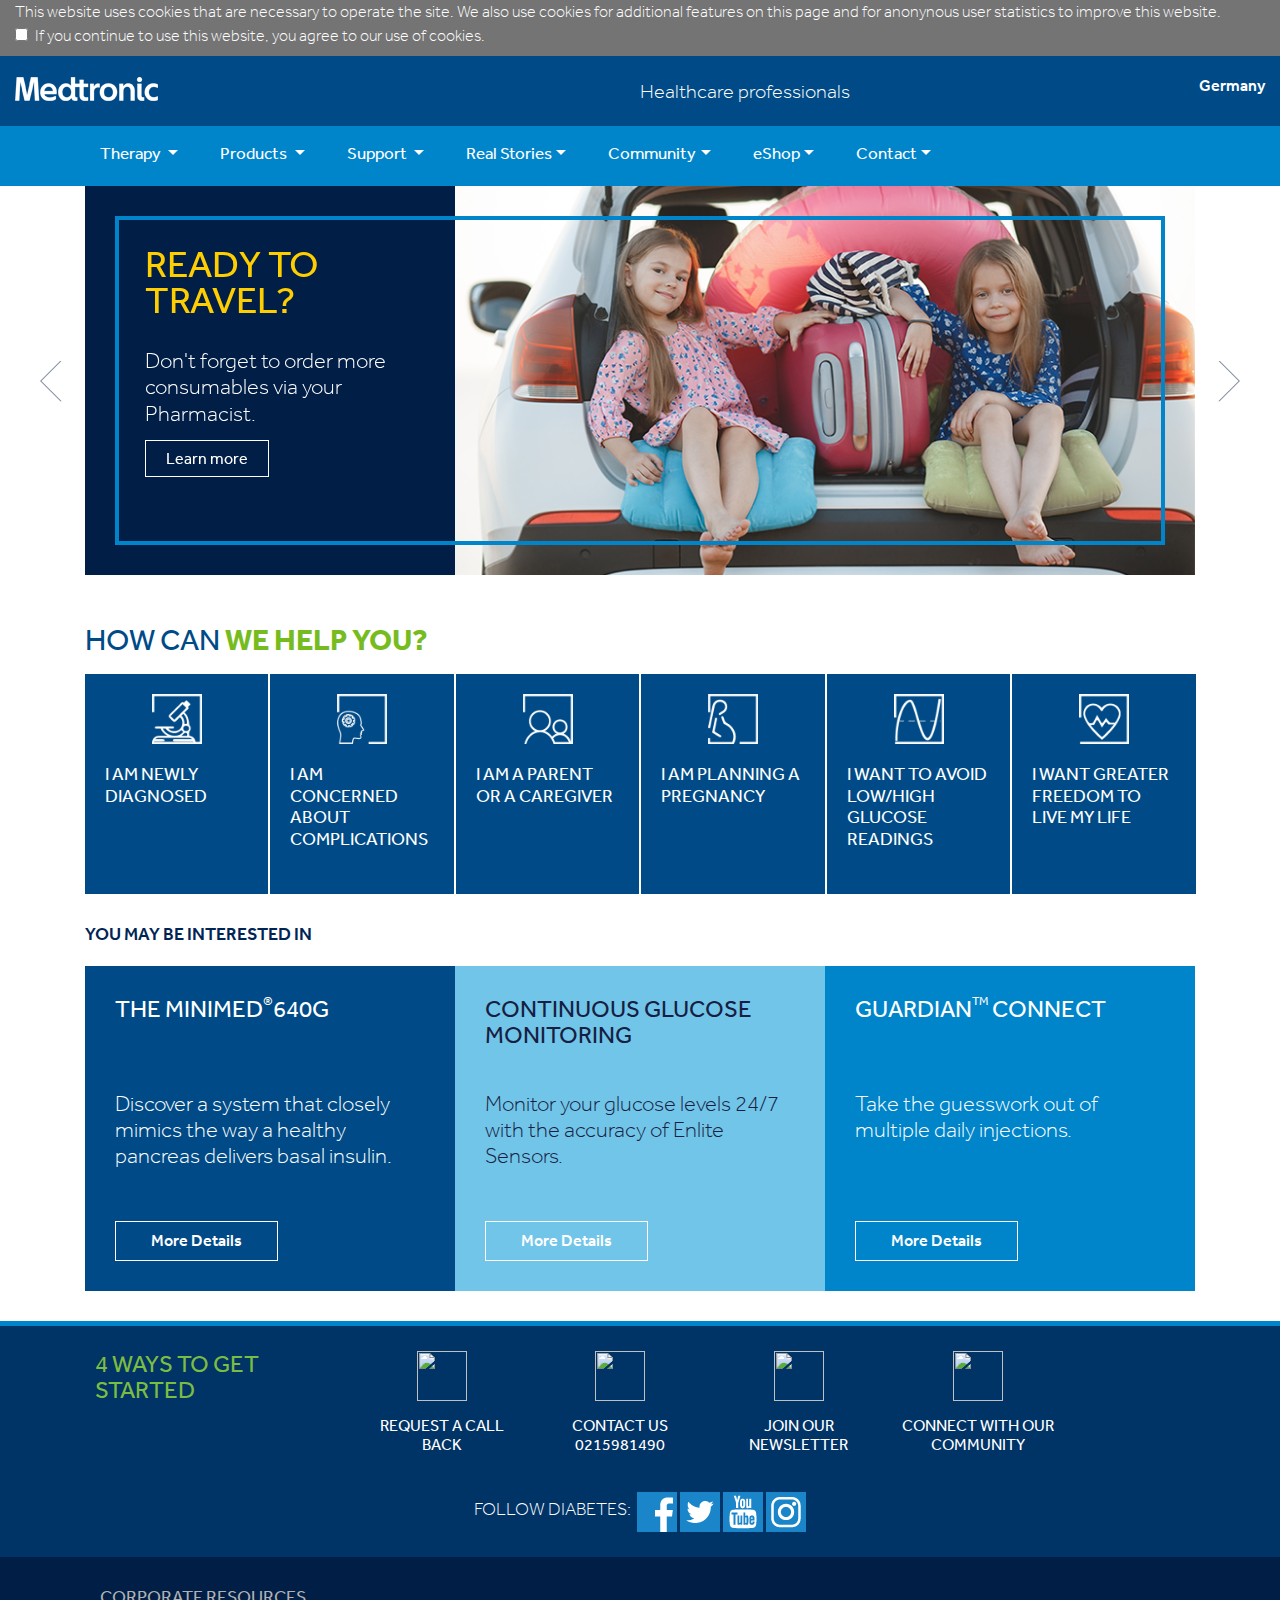
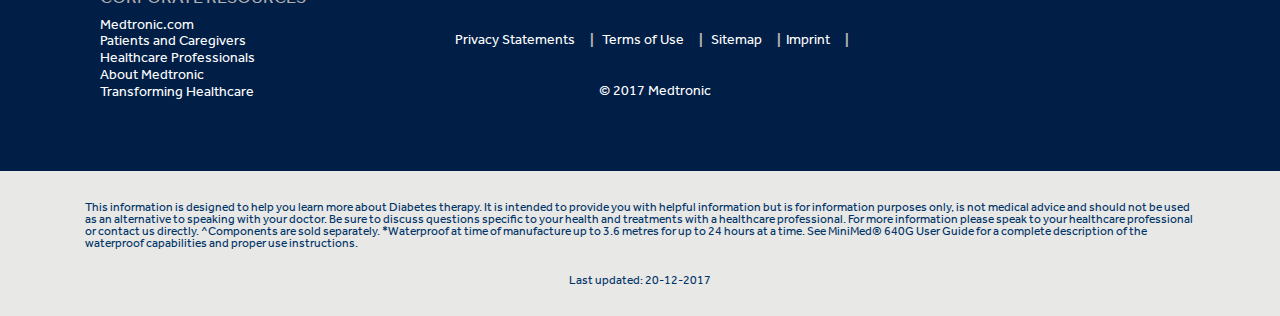
==== commit 8ce64c84: "Update index.html" ====
--- a/index.html
+++ b/index.html
@@ -8,9 +8,11 @@
 
     <link rel="shortcut icon" href="./favicon.ico" type="image/vnd.microsoft.icon">
 
-    <!-- Bootstrap CSS -->
+  <!-- Bootstrap CSS -->
     <link rel="stylesheet" href="lib/bootstrap/css/bootstrap.min.css">
     <link rel="stylesheet" href="lib/font-awesome-4.7.0/css/font-awesome.min.css">
+	 <link rel="stylesheet" href="https://maxcdn.bootstrapcdn.com/bootstrap/4.0.0-beta.2/css/bootstrap.min.css" integrity="sha384-PsH8R72JQ3SOdhVi3uxftmaW6Vc51MKb0q5P2rRUpPvrszuE4W1povHYgTpBfshb" crossorigin="anonymous">
+        <link href="css/bootstrap-4-navbar.css" rel="stylesheet">
 
     <!-- from https://www.medtronic-diabetes.com.au/ -->
     <link rel="stylesheet" href="css/style.css">
@@ -48,200 +50,215 @@
         </div>
       </div>
     </header>
-
-    <nav class="navbar navbar-default navigation">
+<nav class="navbar navbar-expand-md navbar-default navigation">
       <div class="container">
 
         <div class="navbar-collapse" id="main-menu">
-
-          <ul class="nav nav-fill">
-
-            <li class="nav-item dropdown">
-              <a class="nav-link dropdown-toggle" data-toggle="dropdown" href="#" role="button" aria-haspopup="true" aria-expanded="false">Therapy</a>
-              <div class="dropdown-menu">
-                <a class="dropdown-item" href="#"><div>Overview</div></a>
-                <a class="dropdown-item" href="#">
-                  <div class="submenu-anchor">About Diabetes</div>
-                  <ul class="sub-menu">
-                    <li>Type 1</li>
-                    <li>Type 2</li>
-                  </ul>
-                </a>
-                <a class="dropdown-item" href="#">
-                  <div class="submenu-anchor">About Insulin Therapy</div>
-                  <ul class="sub-menu">
-                    <li>MDI Therapy</li>
-                    <li>Pump Therapy</li>
-                  </ul>
-                </a>
-                
-                <a class="dropdown-item" href="#">
-                  <div class="submenu-anchor">About CGM Therapy</div>
-                  <ul class="sub-menu">
-                    <li>Pump & CGM</li>
-                    <li>Stand-alone CGM</li>
-                  </ul>
-                </a>
-                <a class="dropdown-item" href="#"><div>Studies</div></a>
-              </div>
-            </li>
-
-            <li class="nav-item dropdown">
-              <a class="nav-link dropdown-toggle" data-toggle="dropdown" href="#" role="button" aria-haspopup="true" aria-expanded="false">Products</a>
-              <div class="dropdown-menu">
-                <a class="dropdown-item" href="#"><div>Overview</div></a>
-                <a class="dropdown-item" href="#">
-                  <div class="submenu-anchor">Insulin pump</div>
-                  <ul class="sub-menu">
-                    <li>Pump</li>
-                    <li>Consumables/Reservoir</li>
-                    <li>BG-meter</li>
-                  </ul>
-                </a>
-                
-                <a class="dropdown-item" href="#">
-                  <div class="submenu-anchor">CGM</div>
-                  <ul class="sub-menu">
-                    <li>Pump & CGM (Guardian link transmitter)</li>
-                    <li>Guardian Connect</li>
-                    <li>Enlite Sensor</li>
-                  </ul>
-                </a>
-                
-                <a class="dropdown-item" href="#">
-                  <div class="submenu-anchor">Accessories</div>
-                  <ul class="sub-menu">
-                    <li>Consumables/Infusion set creation</li>
-                    <li>Reservoir</li>
-                    <li>Accessoires</li>
-                    <li>iPort</li>
-                    <li>BG-meter</li>
-                  </ul>
-                </a>
-                
-                <a class="dropdown-item" href="#">
-                  <div class="submenu-anchor">Software</div>
-                  <ul class="sub-menu">
-                    <li>CareLink Software</li>
-                    <li>CareLink Assist</li>
-                  </ul>
-                </a>
-
-                <a class="dropdown-item" href="#">
-                  <div class="submenu-anchor">Support</div>
-                  <ul class="sub-menu">
-                    <li>Overview</li>
-                    <li>News</li>
-                    <li>Support</li>
-                  </ul>
-                </a>
-                
-                <a class="dropdown-item" href="#">
-                  <div class="submenu-anchor">elearning</div>
-                  <ul class="sub-menu">
-                    <li>Online Training</li>
-                    <li>Videos</li>
-                    <li>MY Learning</li>
-                  </ul>
-                </a>
-                
-                <a class="dropdown-item" href="#">
-                  <div class="submenu-anchor">Technical Training</div>
-                  <ul class="sub-menu">
-                    <li>Cvent</li>
-                  </ul>
-                </a>
-                
-                <a class="dropdown-item" href="#">
-                  <div class="submenu-anchor">Costs & Reimbursement</div>
-                  <ul class="sub-menu">
-                    <li>Reimbursement</li>
-                    <li>Insulin pump</li>
-                    <li>Reimbursement CGM</li>
-                    <li>Therapy costs</li>
-                  </ul>
-                </a>
-                <a class="dropdown-item" href="#"><div>Travel</div></a>
-                <a class="dropdown-item" href="#"><div>Blog</div></a>
-              </div>
-            </li>
-
-            <li class="nav-item dropdown">
-              <a class="nav-link dropdown-toggle" data-toggle="dropdown" href="#" role="button" aria-haspopup="true" aria-expanded="false">Real Stories</a>
-              <div class="dropdown-menu">
-                <a class="dropdown-item" href="#">
-                  <div class="submenu-anchor">Newly diagnosed</div>
-                  <ul class="sub-menu">
-                    <li>User reviews</li>
-                    <li>Diagnosis</li>
-                    <li>Keep the glucose level under control</li>
-                    <li>Pump: a possible solution</li>
-                    <li>Is a pump right for me?</li>
-                  </ul>
-                </a>
-                
-                <a class="dropdown-item" href="#">
-                  <div class="submenu-anchor">My Child has diabetes</div>
-                  <ul class="sub-menu">
-                    <li>User reviews</li>
-                    <li>Challenges with children</li>
-                    <li>Pumps for children</li>
-                    <li>Pump: a possible solution</li>
-                    <li>Is a pump right for my child?</li>
-                    <li>Lenny explains diabetes to children</li>
-                  </ul>
-                </a>
-                
-                <a class="dropdown-item" href="#">
-                  <div class="submenu-anchor">Dealing with Hypoglycemia</div>
-                  <ul class="sub-menu">
-                    <li>User reviews</li>
-                    <li>What is hypoglycemia?</li>
-                    <li>Reduce hypos</li>
-                    <li>Pump: a possible solution</li>
-                    <li>Is a pump right for me?</li>
-                  </ul>
-                </a>
-                
-                <a class="dropdown-item" href="#">
-                  <div class="submenu-anchor">Reduce secondary diseases</div>
-                  <ul class="sub-menu">
-                    <li>User reviews</li>
-                    <li>Why are sequelae?</li>
-                    <li>Reduce secondary diseases</li>
-                    <li>Pump: a possible solution</li>
-                    <li>Is a pump right for me?</li>
-                  </ul>
-                </a>
-                <a class="dropdown-item" href="#"><div>Form to issue own story/photos</div></a>
-              </div>
-            </li>
-
-            <li class="nav-item dropdown">
-              <a class="nav-link dropdown-toggle" data-toggle="dropdown" href="#" role="button" aria-haspopup="true" aria-expanded="false">Community</a>
-              <div class="dropdown-menu">
-                <a class="dropdown-item" href="#"><div>Music</div></a>
-                <a class="dropdown-item" href="#"><div>Innovations</div></a>
-                <a class="dropdown-item" href="#"><div>Events</div></a>
-              </div>
-            </li>
-            
-            <li class="nav-item dropdown">
-              <a class="nav-link dropdown-toggle" data-toggle="dropdown" href="#" role="button" aria-haspopup="true" aria-expanded="false">eShop</a>
-              <div class="dropdown-menu">
-                <a class="dropdown-item" href="#"><div>eShop</div></a>
-                <a class="dropdown-item" href="#"><div>eShop support</div></a>
-                <a class="dropdown-item" href="#"><div>My Account</div></a>
-              </div>
-            </li>
-            <li class="nav-item dropdown">
-              <a class="nav-link dropdown-toggle" data-toggle="dropdown" href="#" role="button" aria-haspopup="true" aria-expanded="false">Contact</a>
-              <div class="dropdown-menu">
-                <a class="dropdown-item" href="#"><div>Contact Us</div></a>
-              </div>
-            </li>
-          </ul>
-
+   <ul class="navbar-nav">
+                      
+                    
+						 <li class="nav-item dropdown">
+                            <a class="nav-link dropdown-toggle" href="https://bootstrapthemes.co" id="navbarDropdownMenuLink" data-toggle="dropdown" aria-haspopup="true" aria-expanded="false">
+                                Therapy
+                            </a>
+                             <ul class="dropdown-menu" aria-labelledby="navbarDropdownMenuLink">
+                                <li><a class="dropdown-item" href="overview.html">Overview</a></li>
+                                <li><a class="dropdown-item dropdown-toggle" href="about-diabetes.html">About Diabetes</a>
+                                    <ul class="dropdown-menu">
+                                        <li><a class="dropdown-item" href="type1.html">Type 1</a></li>
+										<li><a class="dropdown-item" href="type2.html">Type 2</a></li>
+                                           
+                                    </ul>
+                                </li>
+                                <li><a class="dropdown-item dropdown-toggle" href="#">About Insulin Therapy</a>
+                                    <ul class="dropdown-menu">
+                                        <li><a class="dropdown-item" href="mdi.html">MDI Therapy</a></li>
+										<li><a class="dropdown-item" href="pump-therapy.html">Pump Therapy</a></li>
+                                           
+                                    </ul>
+                                </li>
+								<li><a class="dropdown-item dropdown-toggle" href="#">About CGM Therapy
+</a>
+                                    <ul class="dropdown-menu">
+                                        <li><a class="dropdown-item" href="pump_cgm.html">Pump & CGM</a></li>
+										<li><a class="dropdown-item" href="pump_cgm.html">Stand-alone CGM</a></li>
+                                           
+                                    </ul>
+                                </li>
+								<li><a class="dropdown-item" href="studies.html">Studies</a></li>
+                            </ul>
+                        </li>
+						<li class="nav-item dropdown">
+                            <a class="nav-link dropdown-toggle" href="https://bootstrapthemes.co" id="navbarDropdownMenuLink" data-toggle="dropdown" aria-haspopup="true" aria-expanded="false">
+                                Products
+                            </a>
+                             <ul class="dropdown-menu" aria-labelledby="navbarDropdownMenuLink">
+                                <li><a class="dropdown-item" href="products_overview.html">Overview</a></li>
+                                <li><a class="dropdown-item dropdown-toggle" href="#">Insulin pump
+</a>
+                                    <ul class="dropdown-menu">
+                                        <li><a class="dropdown-item" href="#">Pump</a></li>
+										<li><a class="dropdown-item" href="#">Consumables/Reservoir</a></li>
+                                          <li><a class="dropdown-item" href="#">BG-meter</a></li> 
+                                    </ul>
+                                </li>
+                                <li><a class="dropdown-item dropdown-toggle" href="#">CGM</a>
+                                    <ul class="dropdown-menu">
+                                        <li><a class="dropdown-item" href="#">Pump & CGM (Guardian link transmitter)</a></li>
+										<li><a class="dropdown-item" href="#">Guardian Connect</a></li>
+                                         <li><a class="dropdown-item" href="#">Enlite Sensor</a></li>  
+                                    </ul>
+                                </li>
+								<li><a class="dropdown-item dropdown-toggle" href="#">Accessoires
+</a>
+                                    <ul class="dropdown-menu">
+                                        <li><a class="dropdown-item" href="#">Consumables/Infusion set creation </a></li>
+										<li><a class="dropdown-item" href="#">Reservoir</a></li>
+                                         <li><a class="dropdown-item" href="#">Accessoires</a></li>  
+                                    </ul>
+                                </li>
+								<li><a class="dropdown-item dropdown-toggle" href="#">Software
+</a>
+                                    <ul class="dropdown-menu">
+                                        <li><a class="dropdown-item" href="#">CareLink Software</a></li>
+										<li><a class="dropdown-item" href="#">CareLink Assist</a></li>  
+                                    </ul>
+                                </li>
+                            </ul>
+                        </li>
+						<li class="nav-item dropdown">
+                            <a class="nav-link dropdown-toggle" href="https://bootstrapthemes.co" id="navbarDropdownMenuLink" data-toggle="dropdown" aria-haspopup="true" aria-expanded="false">
+                                Support
+                            </a>
+                             <ul class="dropdown-menu" aria-labelledby="navbarDropdownMenuLink">
+                                <li><a class="dropdown-item" href="#">Overview</a></li>
+                                <li><a class="dropdown-item dropdown-toggle" href="#">News</a>
+                                    <ul class="dropdown-menu">
+                                        <li><a class="dropdown-item" href="#">Latest News</a></li>
+										<li><a class="dropdown-item" href="#">newsletter sign up</a></li> 
+                                    </ul>
+                                </li>
+                                <li><a class="dropdown-item dropdown-toggle" href="#">Support</a>
+                                    <ul class="dropdown-menu">
+                                        <li><a class="dropdown-item" href="#">FAQ's</a></li>
+										<li><a class="dropdown-item" href="#">Downloads</a></li>  
+                                    </ul>
+                                </li>
+								<li><a class="dropdown-item dropdown-toggle" href="#">elearning 
+</a>
+                                    <ul class="dropdown-menu">
+                                        <li><a class="dropdown-item" href="#">Online Training</a></li>
+										<li><a class="dropdown-item" href="#">Videos</a></li>
+                                         <li><a class="dropdown-item" href="#">MY Learning (login)</a></li>  
+                                    </ul>
+                                </li>
+								<li><a class="dropdown-item dropdown-toggle" href="#">Technical Training
+</a>
+                                    <ul class="dropdown-menu">
+                                        <li><a class="dropdown-item" href="#">Cvent</a></li>  
+                                    </ul>
+                                </li>
+								<li><a class="dropdown-item dropdown-toggle" href="#">Costs & Reimbursement
+</a>
+                                    <ul class="dropdown-menu">
+                                        <li><a class="dropdown-item" href="#">Reimbursement Insulin pump</a></li>
+										<li><a class="dropdown-item" href="#">Reimbursement CGM</a></li>
+                                         <li><a class="dropdown-item" href="#">Therapy costs</a></li>  
+                                    </ul>
+                                </li>
+								 <li><a class="dropdown-item" href="#">Travel </a></li>
+								 <li><a class="dropdown-item dropdown-toggle" href="#">Blog</a>
+                                    <ul class="dropdown-menu">
+                                        <li><a class="dropdown-item" href="#">Overview</a></li>  
+										<li><a class="dropdown-item" href="#">Blog post /Overview</a></li> 
+                                    </ul>
+                                </li>
+                            </ul>
+                        </li>
+						<li class="nav-item dropdown">
+                            <a class="nav-link dropdown-toggle" href="https://bootstrapthemes.co" id="navbarDropdownMenuLink" data-toggle="dropdown" aria-haspopup="true" aria-expanded="false">Real Stories</a>
+                             <ul class="dropdown-menu" aria-labelledby="navbarDropdownMenuLink">
+                                <li><a class="dropdown-item dropdown-toggle" href="#">Newly diagnosed</a>
+                                    <ul class="dropdown-menu">
+                                        <li><a class="dropdown-item" href="#">User reviews</a></li>
+										<li><a class="dropdown-item" href="#">Diagnosis</a></li> 
+										<li><a class="dropdown-item" href="#">Keep the glucose level under control</a></li> 
+										<li><a class="dropdown-item" href="#">Pump: a possible solution</a></li> 
+										<li><a class="dropdown-item" href="#">Is a pump right for me?</a></li> 
+                                    </ul>
+                                </li>
+                                <li><a class="dropdown-item dropdown-toggle" href="#">My Child has diabetes</a>
+                                    <ul class="dropdown-menu">
+                                        <li><a class="dropdown-item" href="#">User reviews</a></li>
+										<li><a class="dropdown-item" href="#">Challenges with children</a></li>
+										<li><a class="dropdown-item" href="#">Pumps for children</a></li>
+										<li><a class="dropdown-item" href="#">Pump: a possible solution</a></li>
+										<li><a class="dropdown-item" href="#">Is a pump right for my child?</a></li>
+										<li><a class="dropdown-item" href="#">Lenny explains diabetes to children</a></li>									
+										
+                                    </ul>
+                                </li>
+								<li><a class="dropdown-item dropdown-toggle" href="#">Dealing with Hypoglycemia</a>
+									<ul class="dropdown-menu">
+                                        <li><a class="dropdown-item" href="#">User reviews</a></li>
+										<li><a class="dropdown-item" href="#">What is hypoglycemia?</a></li> 
+										<li><a class="dropdown-item" href="#">Reduce hypos</a></li> 
+										<li><a class="dropdown-item" href="#">Pump: a possible solution</a></li> 
+										<li><a class="dropdown-item" href="#">Is a pump right for me?</a></li> 
+                                    </ul>
+                                </li>
+								<li><a class="dropdown-item dropdown-toggle" href="#">Family planning & Pregnancy</a>
+									<ul class="dropdown-menu">
+                                        <li><a class="dropdown-item" href="#">User reviews</a></li>
+										<li><a class="dropdown-item" href="#">Plan pregnancy</a></li> 
+										<li><a class="dropdown-item" href="#">Insulin during pregnancy</a></li> 
+										<li><a class="dropdown-item" href="#">Pump: a possible solution</a></li> 
+										<li><a class="dropdown-item" href="#">Is a pump right for me?</a></li> 
+                                    </ul>
+                                </li>
+								<li><a class="dropdown-item dropdown-toggle" href="#">Reduce secondary diseases</a>
+									<ul class="dropdown-menu">
+                                        <li><a class="dropdown-item" href="#">User reviews</a></li>
+										<li><a class="dropdown-item" href="#">Why are sequelae?</a></li> 
+										<li><a class="dropdown-item" href="#">Reduce secondary diseases</a></li> 
+										<li><a class="dropdown-item" href="#">Pump: a possible solution</a></li> 
+										<li><a class="dropdown-item" href="#">Is a pump right for me?</a></li> 
+                                    </ul>
+                                </li>
+								<li><a class="dropdown-item dropdown-toggle" href="#">Living with a pump</a>
+									<ul class="dropdown-menu">
+                                        <li><a class="dropdown-item" href="#">Overview</a></li>
+										<li><a class="dropdown-item" href="#">Nutrition</a></li> 
+										<li><a class="dropdown-item" href="#">Alcohol</a></li> 
+										<li><a class="dropdown-item" href="#">Sports</a></li> 
+										<li><a class="dropdown-item" href="#">Travel</a></li> 
+                                    </ul>
+                                </li>
+								 <li><a class="dropdown-item" href="#">Form to issue own story/photos</a></li>
+                            </ul>
+                        </li>
+						 <li class="nav-item dropdown">
+                            <a class="nav-link dropdown-toggle" href="https://bootstrapthemes.co" id="navbarDropdownMenuLink" data-toggle="dropdown" aria-haspopup="true" aria-expanded="false">Community</a>
+                             <ul class="dropdown-menu" aria-labelledby="navbarDropdownMenuLink">
+                                <li><a class="dropdown-item" href="#">Music</a></li>
+                                <li><a class="dropdown-item" href="#">Innovations</a></li>
+								<li><a class="dropdown-item" href="#">Events</a></li>
+                            </ul>
+                        </li>
+						 <li class="nav-item dropdown">
+                            <a class="nav-link dropdown-toggle" href="https://bootstrapthemes.co" id="navbarDropdownMenuLink" data-toggle="dropdown" aria-haspopup="true" aria-expanded="false">eShop</a>
+                             <ul class="dropdown-menu" aria-labelledby="navbarDropdownMenuLink">
+                                <li><a class="dropdown-item" href="#">eShop</a></li>
+                                <li><a class="dropdown-item" href="#">eShop support</a></li>
+                            </ul>
+                        </li>
+						<li class="nav-item dropdown">
+                            <a class="nav-link dropdown-toggle" href="https://bootstrapthemes.co" id="navbarDropdownMenuLink" data-toggle="dropdown" aria-haspopup="true" aria-expanded="false">Contact</a>
+                             <ul class="dropdown-menu" aria-labelledby="navbarDropdownMenuLink">
+                                <li><a class="dropdown-item" href="#">Contact Us</a></li>
+                            </ul>
+                        </li>
+                    </ul>
         </div>
         <!-- /.navbar-collapse -->
       </div>
@@ -2565,7 +2582,7 @@
           <ul class="list-inline list-social">
             <li><h3>FOLLOW DIABETES: </h3></li><li><h3>&nbsp;&nbsp;</h3></li><li><a href="https://www.facebook.com/MedtronicDiabetesAUS" title="facebook" target="_blank"> <img src="img/social-media/facebook-extrasmall.png" alt="facebook logo" class="img-responsive"></a></li>
             <li><a href="https://twitter.com/diabetesANZ" title="Twitter" target="_blank"> <img src="img/social-media/twitter-extrasmall.png" alt="twitter logo" class="img-responsive"></a></li>
-            <li><a href="https://www.youtube.com/channel/UCHDNUgql2Q2fObTuraXWt1g" title="youtube" target="_blank"> <img src="img/social-media/youtube-extrasmall.png" alt="youtube logo" class="img-responsive"></a></li>
+            <li><a href="https://www.youtube.com/user/MedtronicDiabetesEU" title="youtube" target="_blank"> <img src="img/social-media/youtube-extrasmall.png" alt="youtube logo" class="img-responsive"></a></li>
             <li><a href="https://www.instagram.com/medtronicdiabetesaus/" title="instagram" target="_blank"> <img src="img/social-media/instagram-extrasmall.png" alt="instagram logo" class="img-responsive"></a></li>
           </ul>
 
@@ -2577,6 +2594,7 @@
       </div>
       </div>
     </section>
+	
 
  <footer class="footer">
       <div class="copyright text-center">
@@ -2594,9 +2612,9 @@
 About Medtronic<br>
 Transforming Healthcare
             </p></div><ul class="list-inline list-terms">
-            <li><a href="/privacy-statements" title="Privacy Statements">Privacy Statements</a></li>
-            <li><a href="/terms-of-use" title="Terms of Use">Terms of Use</a></li><li><a href="/terms-of-use" title="Terms of Use">Contact Medtronic</a></li>
-            <li><a href="/sitemap" title="Sitemap">Sitemap</a></li><li><a href="/sitemap" title="Sitemap">Imprint</a></li><h3>&nbsp;
+            <li><a href="https://medtronicdiabetes.atlassian.net/browse/AGW-5" title="Privacy Statements">Privacy Statements</a></li>
+            <li><a href="https://medtronicdiabetes.atlassian.net/browse/AGW-6" title="Terms of Use">Terms of Use</a></li>
+			            <li><a href="https://medtronicdiabetes.atlassian.net/browse/AGW-7" title="Sitemap">Sitemap</a></li><li><a href="https://www.medtronic-diabetes.com.au/contact-us" title="Imprint">Imprint</a></li><h3>&nbsp;
           </h3><p>&copy; 2017 Medtronic 
           </p>
           </ul>
@@ -2653,5 +2671,6 @@
     
     <!-- custom JS -->
     <script src="js/home.js"></script>
+	<script src="js/bootstrap-4-navbar.js"></script>
   </body>
-</html>+</html>
